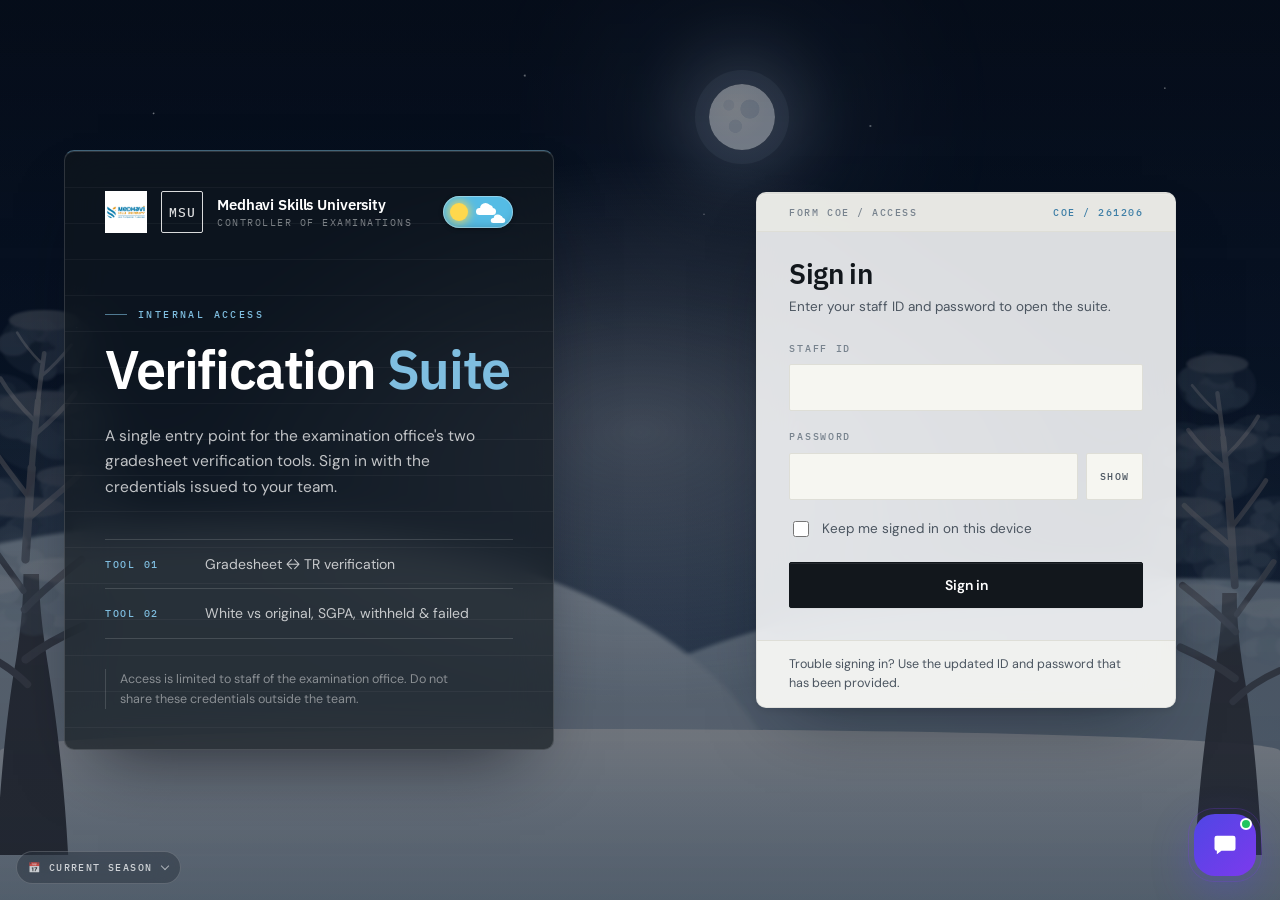
==== index.html @ ea861d32 "Add files via upload" ====
<!DOCTYPE html>
<html lang="en">
<head>
<meta charset="utf-8">
<meta name="viewport" content="width=device-width, initial-scale=1">
<title>Verification Suite — Controller of Examinations</title>
<meta name="description" content="Entry point for the examination verification tools used by the Controller of Examinations office.">
<meta name="robots" content="noindex, nofollow">
<meta name="color-scheme" content="light dark">

<!-- Theme is applied before first paint so the page never flashes the wrong mode. -->
<script>
(function () {
  try {
    var stored = localStorage.getItem("vsuite.theme");
    /* Light is the default. The system preference is no longer used, so a
       first visit always opens in light mode; dark is only applied when the
       user has chosen it before with the toggle. */
    var theme = (stored === "dark" || stored === "light") ? stored : "light";
    document.documentElement.setAttribute("data-theme", theme);
  } catch (e) {
    document.documentElement.setAttribute("data-theme", "light");
  }
})();
</script>

<link rel="preconnect" href="https://fonts.googleapis.com">
<link rel="preconnect" href="https://fonts.gstatic.com" crossorigin>
<link href="https://fonts.googleapis.com/css2?family=DM+Sans:wght@400;500;600;700&family=IBM+Plex+Mono:wght@400;500;600&family=IBM+Plex+Sans:wght@400;500;600;700&display=swap" rel="stylesheet">
<link rel="stylesheet" href="style.css">
<!-- seasonal background layer (add-on, loads after style.css so it can tint the accent) -->
<link rel="stylesheet" href="season.css">
</head>
<script src="mirage-chat-widget.js" defer></script>
<body class="is-booting">

<!-- ============================================================
     BOOT GATE — shown while the session check runs.
     Neither the login screen nor the portal is rendered until
     script.js decides which one to show.
     ============================================================ -->
<div class="boot" id="boot" role="status" aria-live="polite">
  <span class="boot__mark" aria-hidden="true"></span>
  <p class="boot__text">Checking session</p>
</div>


<!-- ============================================================
     SIGN-IN
     ============================================================ -->
<main class="auth" id="login" hidden>

  <section class="auth__brand">
    <div class="auth__brandInner">

      <div class="auth__top">
        <div class="brandmark">
          <img src="assets/logo.png" alt="" class="brandmark__img" data-logo>
          <span class="brandmark__fallback" data-logo-fallback hidden aria-hidden="true">MSU</span>
          <span class="brandmark__text">
            <strong data-org-name>Medhavi Skills University</strong>
            <span data-org-unit>Controller of Examinations</span>
          </span>
        </div>

        <button type="button" class="theme-toggle theme-toggle--onSlab" data-theme-toggle
                role="switch" aria-checked="false" aria-label="Dark theme" title="Switch to dark theme">
          <span class="sky" aria-hidden="true">
            <span class="sky__stars"><i></i><i></i><i></i><i></i><i></i></span>
            <span class="sky__sun"></span>
            <span class="sky__moon"></span>
            <span class="sky__cloud sky__cloud--1"></span>
            <span class="sky__cloud sky__cloud--2"></span>
          </span>
        </button>
      </div>

      <p class="auth__label">Internal access</p>

      <h1 class="auth__title">Verification <em>Suite</em></h1>

      <p class="auth__lede">
        A single entry point for the examination office's two gradesheet
        verification tools. Sign in with the credentials issued to your team.
      </p>

      <dl class="auth__facts">
        <div>
          <dt>Tool 01</dt>
          <dd>Gradesheet ↔ TR verification</dd>
        </div>
        <div>
          <dt>Tool 02</dt>
          <dd>White vs original, SGPA, withheld &amp; failed</dd>
        </div>
      </dl>

      <p class="auth__note">
        Access is limited to staff of the examination office. Do not share
        these credentials outside the team.
      </p>
    </div>
  </section>

  <section class="auth__panel">
    <div class="slip" id="slip">
      <header class="slip__head">
        <span class="slip__form">Form COE&nbsp;/ Access</span>
        <span class="slip__serial" data-serial>—</span>
      </header>

      <h2 class="slip__title">Sign in</h2>
      <p class="slip__sub">Enter your staff ID and password to open the suite.</p>

      <form class="form" id="loginForm" novalidate>
        <div class="field">
          <label for="userId">Staff ID</label>
          <input type="text" id="userId" name="userId"
                 autocomplete="username" autocapitalize="none"
                 spellcheck="false" required
                 aria-describedby="formError">
        </div>

        <div class="field">
          <label for="password">Password</label>
          <div class="field__row">
            <input type="password" id="password" name="password"
                   autocomplete="current-password" required
                   aria-describedby="formError">
            <button type="button" class="reveal-btn" id="togglePassword"
                    aria-pressed="false" aria-label="Show password">Show</button>
          </div>
        </div>

        <label class="check">
          <input type="checkbox" id="keepSignedIn">
          <span>Keep me signed in on this device</span>
        </label>

        <p class="form__error" id="formError" role="alert" hidden></p>

        <button type="submit" class="btn btn--primary btn--block" id="submitBtn">
          <span class="btn__label">Sign in</span>
        </button>
      </form>

      <p class="slip__foot">
        Trouble signing in? Use the updated ID and password that has been provided.
      </p>

      <!-- authentication confirmation state (id, class and .is-on hook unchanged) -->
      <div class="stamp" id="stamp" aria-hidden="true">
        <div class="stamp__ink">
          <span class="stamp__sigil" aria-hidden="true">
            <svg viewBox="0 0 46 46" fill="none" xmlns="http://www.w3.org/2000/svg">
              <circle cx="23" cy="23" r="21" stroke="currentColor" stroke-width="1" opacity=".18"/>
              <circle class="stamp__ring" cx="23" cy="23" r="21" stroke="currentColor" stroke-width="1.25"
                      stroke-linecap="round" transform="rotate(-90 23 23)"/>
              <path class="stamp__tick" d="M15 23.4 L20.6 29 L31 18.6" stroke="currentColor"
                    stroke-width="1.6" stroke-linecap="square" stroke-linejoin="miter"/>
            </svg>
          </span>
          <span class="stamp__word">Authenticated</span>
          <span class="stamp__line">Verification complete</span>
          <span class="stamp__meta" data-stamp-time></span>
        </div>
      </div>
    </div>
  </section>
</main>


<!-- ============================================================
     PORTAL (protected)
     ============================================================ -->
<div class="app" id="app" hidden>

  <header class="site-header" id="siteHeader">
    <div class="wrap site-header__inner">
      <a class="brandmark brandmark--sm" href="#overview">
        <img src="assets/logo.png" alt="" class="brandmark__img" data-logo>
        <span class="brandmark__fallback" data-logo-fallback hidden aria-hidden="true">MSU</span>
        <span class="brandmark__text">
          <strong>Verification Suite</strong>
          <span data-org-unit>Controller of Examinations</span>
        </span>
      </a>

      <nav class="nav" id="primaryNav" aria-label="Sections">
        <a href="#overview" class="nav__link" data-nav>Overview</a>
        <a href="#tools" class="nav__link" data-nav>Tools</a>
        <a href="#workflow" class="nav__link" data-nav>How it works</a>
        <a href="#about" class="nav__link" data-nav>About</a>
      </nav>

      <button type="button" class="theme-toggle" data-theme-toggle
              role="switch" aria-checked="false" aria-label="Dark theme" title="Switch to dark theme">
        <span class="sky" aria-hidden="true">
          <span class="sky__stars"><i></i><i></i><i></i><i></i><i></i></span>
          <span class="sky__sun"></span>
          <span class="sky__moon"></span>
          <span class="sky__cloud sky__cloud--1"></span>
          <span class="sky__cloud sky__cloud--2"></span>
        </span>
      </button>

      <div class="site-header__user">
        <span class="userchip" title="Signed in">
          <span class="userchip__dot" aria-hidden="true"></span>
          <span data-current-user>—</span>
        </span>
        <button type="button" class="btn btn--ghost btn--sm" id="logoutBtn">Sign out</button>
      </div>

      <button type="button" class="menu-btn" id="menuBtn"
              aria-expanded="false" aria-controls="mobileNav" aria-label="Open menu">
        <span aria-hidden="true"></span>
      </button>
    </div>

    <div class="mobile-nav" id="mobileNav" hidden>
      <a href="#overview" class="mobile-nav__link" data-nav>Overview</a>
      <a href="#tools" class="mobile-nav__link" data-nav>Tools</a>
      <a href="#workflow" class="mobile-nav__link" data-nav>How it works</a>
      <a href="#about" class="mobile-nav__link" data-nav>About</a>
      <div class="mobile-nav__foot">
        <span class="userchip"><span class="userchip__dot" aria-hidden="true"></span><span data-current-user>—</span></span>
        <button type="button" class="btn btn--ghost btn--sm" data-logout>Sign out</button>
      </div>
    </div>
  </header>

  <main>

    <!-- HERO -->
    <section class="hero" id="overview">
      <div class="wrap hero__grid">
        <div class="hero__copy reveal">
          <p class="eyebrow"><span>01</span> Overview</p>
          <h1 class="hero__title">
            <span class="hero__titleLine">Two verification tools for</span>
            <em>examination records.</em>
          </h1>
          <p class="hero__lede">
            The suite brings together the checks the examination office runs on
            gradesheets: comparing issued PDFs against the tabulated result,
            comparing white-background copies against sealed originals, and
            re-deriving the numbers printed on each sheet. Each tool runs on its
            own and produces an Excel report you can download.
          </p>
          <div class="hero__actions">
            <a href="#tools" class="btn btn--primary">Go to the tools <span aria-hidden="true">→</span></a>
            <a href="#workflow" class="btn btn--quiet">How it works</a>
          </div>

          <dl class="hero__meta">
            <div>
              <dt>Tools</dt>
              <dd>02</dd>
            </div>
            <div>
              <dt>Output</dt>
              <dd>Excel report</dd>
            </div>
            <div>
              <dt>Runs</dt>
              <dd>In your browser</dd>
            </div>
          </dl>
        </div>

        <!-- signature: a specimen comparison record -->
        <aside class="specimen reveal" aria-label="Illustration of a field-by-field comparison">
          <div class="specimen__head">
            <span>Specimen — field comparison</span>
            <span class="specimen__key" aria-hidden="true">TR · PDF</span>
          </div>

          <div class="specimen__cols" aria-hidden="true">
            <span>Field</span>
            <span>Tabulated result</span>
            <span>Gradesheet</span>
            <span></span>
          </div>

          <ul class="specimen__rows">
            <li class="ok"><span class="specimen__field">Registration No.</span><span class="specimen__val">23BSC0148</span><span class="specimen__val specimen__val--b">23BSC0148</span><span class="specimen__mark" aria-hidden="true">✓</span></li>
            <li class="ok"><span class="specimen__field">Credit structure</span><span class="specimen__val">3-0-0</span><span class="specimen__val specimen__val--b">3-0-0</span><span class="specimen__mark" aria-hidden="true">✓</span></li>
            <li class="bad"><span class="specimen__field">SGPA</span><span class="specimen__val">7.6</span><span class="specimen__val specimen__val--b">7.60</span><span class="specimen__mark" aria-hidden="true">✕</span></li>
            <li class="ok"><span class="specimen__field">Total credit points</span><span class="specimen__val">218</span><span class="specimen__val specimen__val--b">218</span><span class="specimen__mark" aria-hidden="true">✓</span></li>
            <li class="bad"><span class="specimen__field">Mother's name</span><span class="specimen__val">Sunita Devi</span><span class="specimen__val specimen__val--b">blank</span><span class="specimen__mark" aria-hidden="true">✕</span></li>
            <li class="ok"><span class="specimen__field">Course code</span><span class="specimen__val">MTL100 [T]</span><span class="specimen__val specimen__val--b">MTL100 [T]</span><span class="specimen__mark" aria-hidden="true">✓</span></li>
          </ul>

          <div class="specimen__tally" aria-hidden="true">
            <span class="specimen__tallyOk">04 matched</span>
            <span class="specimen__tallyBad">02 flagged</span>
          </div>

          <p class="specimen__foot">
            Every difference is written to the report with the field, both values
            and the kind of difference found.
          </p>
        </aside>
      </div>
    </section>

    <!-- TOOLS -->
    <section class="section section--tools" id="tools">
      <div class="wrap">
        <header class="section__head reveal">
          <p class="eyebrow"><span>02</span> Tools</p>
          <h2 class="section__title">Choose a <em>verification tool</em></h2>
          <p class="section__lede">
            The two tools are separate applications. Opening one does not affect
            the other, and you can come back here to switch at any time.
          </p>
        </header>

        <div class="tools">

          <!-- TOOL 01 -->
          <article class="tool tool--primary reveal">
            <div class="tool__index" aria-hidden="true">01</div>
            <div class="tool__body">
              <p class="tool__kicker">Gradesheet ↔ tabulated result</p>
              <h3 class="tool__name">Marksheet vs TR Verification</h3>
              <p class="tool__desc">
                Loads the TR spreadsheet and a batch of gradesheet PDFs, pairs
                them on registration number, and reports every field that does
                not agree — identity block, subject table, credit structure,
                marks and totals — in one Excel workbook.
              </p>

              <ul class="tool__badges" aria-hidden="true">
                <li>TR → PDF</li>
                <li>Match</li>
                <li>Course codes</li>
                <li>Marks</li>
                <li>Credits</li>
                <li>Excel report</li>
              </ul>

              <ul class="tool__list">
                <li>Reads the TR from a chosen worksheet; TR layout is auto-detected, with a manual override for the three known formats.</li>
                <li>Handles the transcript identity formats in use, including sheets without an ABC ID row, which are reported as N/A rather than blank.</li>
                <li>Checks subject rows by course code, falling back to course name, and flags duplicate or mispaired courses.</li>
                <li>Re-derives maximum marks, total credits, total credit points and the credit structure, then compares them with what the sheet prints.</li>
                <li>Runs several hundred PDFs in one pass, keeps going in a background tab, and lists any file with no readable text layer.</li>
              </ul>

              <a class="btn btn--primary tool__cta" data-tool="allInOne" href="#" rel="noopener">
                Open Marksheet vs TR Verification <span aria-hidden="true">→</span>
              </a>
            </div>
          </article>

          <!-- TOOL 02 -->
          <article class="tool tool--secondary reveal">
            <div class="tool__index" aria-hidden="true">02</div>
            <div class="tool__body">
              <p class="tool__kicker">Four checks in one toolkit</p>
              <h3 class="tool__name">White vs Original Verification</h3>
              <p class="tool__desc">
                A toolkit built around the white-background versus sealed-original
                comparison, with three related checks that use the same PDFs and
                TR. Each check produces its own numbered Excel report.
              </p>

              <ul class="tool__badges" aria-hidden="true">
                <li>White ↔ original</li>
                <li>SGPA</li>
                <li>Percentage</li>
                <li>Withheld</li>
                <li>Failed</li>
              </ul>

              <ul class="tool__modules">
                <li>
                  <span class="tool__moduleName">White vs original</span>
                  <span class="tool__moduleText">Pairs the two sets on registration number, then compares every identity field, course row, total, summary value and the publication date.</span>
                </li>
                <li>
                  <span class="tool__moduleName">SGPA &amp; percentage</span>
                  <span class="tool__moduleText">Recomputes percentage and SGPA from each sheet's own rows, along with row credit points, column totals and maximum marks.</span>
                </li>
                <li>
                  <span class="tool__moduleName">Withheld students</span>
                  <span class="tool__moduleText">Reads the TR and lists students whose grace cell carries a W, exporting every grace cell with its Excel row number.</span>
                </li>
                <li>
                  <span class="tool__moduleName">Failed candidates</span>
                  <span class="tool__moduleText">Pulls failed candidates from the PDFs, the TR, or both, and cross-checks the two lists to show who was found by only one source.</span>
                </li>
              </ul>

              <a class="btn btn--primary tool__cta" data-tool="whiteVsOriginal" href="#" rel="noopener">
                Open White vs Original <span aria-hidden="true">→</span>
              </a>
            </div>
          </article>

        </div>
      </div>
    </section>

    <!-- WORKFLOW -->
    <section class="section section--workflow" id="workflow">
      <div class="wrap">
        <header class="section__head reveal">
          <p class="eyebrow"><span>03</span> How it works</p>
          <h2 class="section__title">From sign-in to <em>report</em></h2>
        </header>

        <ol class="steps">
          <li class="step reveal">
            <span class="step__num">01</span>
            <h3 class="step__title">Sign in</h3>
            <p>Use the ID issued to the examination office team. Your session stays open in this browser until you sign out or it expires.</p>
          </li>
          <li class="step reveal">
            <span class="step__num">02</span>
            <h3 class="step__title">Pick the tool</h3>
            <p>Marksheet vs TR for gradesheets against the tabulated result; White vs Original for copy-to-copy comparison and the SGPA, withheld and failed checks.</p>
          </li>
          <li class="step reveal">
            <span class="step__num">03</span>
            <h3 class="step__title">Load the files and run</h3>
            <p>Add the TR workbook and the PDFs inside the tool, choose the format options if auto-detection needs a correction, then run the check.</p>
          </li>
          <li class="step reveal">
            <span class="step__num">04</span>
            <h3 class="step__title">Download and come back</h3>
            <p>Save the Excel report, then return to this page whenever you need the other tool. The two applications keep their own state.</p>
          </li>
        </ol>
      </div>
    </section>

    <!-- ABOUT / NOTICE -->
    <section class="section section--about" id="about">
      <div class="wrap about">
        <div class="about__col reveal">
          <p class="eyebrow"><span>04</span> About</p>
          <h2 class="section__title">One door, <em>two independent tools</em></h2>
          <p>
            This portal holds no verification logic of its own. It signs you in,
            explains what each tool does, and links to the two applications,
            which are maintained as separate projects and can be updated
            independently of this page.
          </p>
          <p>
            Both tools are built to run in the browser: files are read by the
            page you open them in, and the reports are generated on your machine.
            This portal itself never receives a file. If you need this behaviour
            confirmed for a compliance record, verify it against the source of
            each application rather than relying on this summary.
          </p>
        </div>

        <aside class="notice reveal">
          <h3 class="notice__title">Handling of documents</h3>
          <ul class="notice__list">
            <li>Sign-in here controls access to the portal page only. It does not encrypt or protect the documents you work with.</li>
            <li>Downloaded reports are ordinary Excel files. Store them where your office normally keeps examination records.</li>
            <li>Sign out when you are finished on a shared computer, and avoid leaving reports in a shared downloads folder.</li>
            <li>Report anything that looks wrong in a result to the examination office before acting on it.</li>
          </ul>
        </aside>
      </div>
    </section>

  </main>

  <footer class="site-footer">
    <div class="wrap site-footer__inner">
      <div class="brandmark brandmark--sm">
        <img src="assets/logo.png" alt="" class="brandmark__img" data-logo>
        <span class="brandmark__fallback" data-logo-fallback hidden aria-hidden="true">MSU</span>
        <span class="brandmark__text">
          <strong data-org-name>Medhavi Skills University</strong>
          <span data-org-unit>Controller of Examinations</span>
        </span>
      </div>
      <p class="site-footer__meta">
        Internal verification suite · <span data-year>2026</span><br>
        For use by authorised examination office staff.
      </p>
    </div>
  </footer>
</div>

<!-- ============================================================
     SIGN-IN LOADING SCREEN
     Shown only between a successful sign-in and the portal.
     Purely presentational: it holds no authentication logic.
     ============================================================ -->
<div class="signin-load" id="signinLoad" hidden role="status" aria-live="polite">
  <div class="signin-load__stage">

    <div class="signin-load__brand">
      <img src="assets/logo.png" alt="" class="signin-load__logo" data-logo>
      <span class="brandmark__fallback" data-logo-fallback hidden aria-hidden="true">MSU</span>
      <span class="signin-load__brandText">
        <strong>Verification Suite</strong>
        <span data-org-unit>Controller of Examinations</span>
      </span>
    </div>

    <div class="signin-load__scene">

      <!-- the confirmation that appears in the space the truck leaves behind -->
      <div class="signin-load__seal" id="signinSeal" aria-hidden="true">
        <span class="signin-load__sealSigil">
          <svg viewBox="0 0 46 46" fill="none" xmlns="http://www.w3.org/2000/svg">
            <circle cx="23" cy="23" r="21" stroke="currentColor" stroke-width="1" opacity=".18"/>
            <circle class="signin-load__ring" cx="23" cy="23" r="21" stroke="currentColor" stroke-width="1.25"
                    stroke-linecap="round" transform="rotate(-90 23 23)"/>
            <path class="signin-load__tick" d="M15 23.4 L20.6 29 L31 18.6" stroke="currentColor"
                  stroke-width="1.6" stroke-linecap="square" stroke-linejoin="miter"/>
          </svg>
        </span>
        <span class="signin-load__sealWord">Authenticated</span>
      </div>

      <div class="signin-load__track" id="signinTrack">
        <div class="signin-load__truck" id="signinTruck">
          <span class="signin-load__exhaust" aria-hidden="true"></span>

          <svg viewBox="0 0 120 64" width="90" height="48" fill="none" xmlns="http://www.w3.org/2000/svg">
            <ellipse cx="60" cy="54" rx="52" ry="4" fill="#000" opacity=".18"/>
            <rect x="10" y="38" width="92" height="6" rx="2" fill="#0B1A2B"/>
            <rect x="10" y="10" width="56" height="30" rx="3" fill="#F2A354"/>
            <rect x="10" y="10" width="56" height="30" rx="3" stroke="#B9611C"/>
            <line x1="24" y1="10" x2="24" y2="40" stroke="#B9611C" opacity=".55"/>
            <line x1="38" y1="10" x2="38" y2="40" stroke="#B9611C" opacity=".55"/>
            <line x1="52" y1="10" x2="52" y2="40" stroke="#B9611C" opacity=".55"/>
            <rect x="10" y="10" width="56" height="4" rx="2" fill="#F7B37A"/>
            <path d="M66 40V19c0-1.7 1.3-3 3-3h19c1.5 0 2.9.8 3.6 2.1l8.8 15.3c.4.7.6 1.5.6 2.3V40H66Z" fill="#EAF0F6" stroke="#B9C6D3"/>
            <path d="M71 20h16.5c.6 0 1.2.3 1.5.9l4.8 8.6c.5.9-.2 2-1.2 2H71V20Z" fill="#6FA0C7" stroke="#4E7EA3" stroke-width=".75"/>
            <line x1="80" y1="20" x2="80" y2="40" stroke="#B9C6D3"/>
            <rect x="83" y="34" width="4" height="1.6" rx=".8" fill="#9FB2C6"/>
            <rect x="98.5" y="33" width="3.5" height="4" rx="1" fill="#FBD98C"/>
            <rect x="9" y="40" width="94" height="3" rx="1.4" fill="#0B1A2B" opacity=".35"/>
            <path d="M22 44a10 10 0 0 1 20 0Z" fill="#0B1A2B"/>
            <path d="M74 44a10 10 0 0 1 20 0Z" fill="#0B1A2B"/>

            <!-- REAR WHEEL — tire fixed at 32,46 r=9; only the hub group rotates -->
            <g id="signinWheelBack" class="signin-load__wheel">
              <circle cx="32" cy="46" r="9" fill="#16324D"/>
              <circle cx="32" cy="46" r="9" stroke="#0B1A2B" stroke-width="1.5"/>
              <g id="signinWheelBackSpin" class="signin-load__wheelSpin">
                <line x1="32" y1="39.5" x2="32" y2="43" stroke="#DCE4EC" stroke-width="1.5" stroke-linecap="round"/>
                <line x1="38.5" y1="46" x2="35" y2="46" stroke="#DCE4EC" stroke-width="1.5" stroke-linecap="round"/>
                <line x1="32" y1="52.5" x2="32" y2="49" stroke="#DCE4EC" stroke-width="1.5" stroke-linecap="round"/>
                <line x1="25.5" y1="46" x2="29" y2="46" stroke="#DCE4EC" stroke-width="1.5" stroke-linecap="round"/>
                <circle cx="32" cy="46" r="3.2" fill="#DCE4EC"/>
                <circle cx="32" cy="46" r="1.2" fill="#16324D"/>
              </g>
            </g>

            <!-- FRONT WHEEL — tire fixed at 84,46 r=9; only the hub group rotates -->
            <g id="signinWheelFront" class="signin-load__wheel">
              <circle cx="84" cy="46" r="9" fill="#16324D"/>
              <circle cx="84" cy="46" r="9" stroke="#0B1A2B" stroke-width="1.5"/>
              <g id="signinWheelFrontSpin" class="signin-load__wheelSpin">
                <line x1="84" y1="39.5" x2="84" y2="43" stroke="#DCE4EC" stroke-width="1.5" stroke-linecap="round"/>
                <line x1="90.5" y1="46" x2="87" y2="46" stroke="#DCE4EC" stroke-width="1.5" stroke-linecap="round"/>
                <line x1="84" y1="52.5" x2="84" y2="49" stroke="#DCE4EC" stroke-width="1.5" stroke-linecap="round"/>
                <line x1="77.5" y1="46" x2="81" y2="46" stroke="#DCE4EC" stroke-width="1.5" stroke-linecap="round"/>
                <circle cx="84" cy="46" r="3.2" fill="#DCE4EC"/>
                <circle cx="84" cy="46" r="1.2" fill="#16324D"/>
              </g>
            </g>
          </svg>
        </div>
      </div>

      <div class="signin-load__road">
        <span class="signin-load__roadFill" id="signinRoadFill"></span>
      </div>
    </div>

    <p class="signin-load__text" id="signinText">Opening the verification suite</p>
    <p class="signin-load__sub" id="signinSub">Preparing your session</p>
    <p class="signin-load__pct" id="signinPct">0%</p>

  </div>
</div>

<script src="script.js"></script>
<!-- seasonal background layer (add-on, never touches authentication) -->
<script src="season.js"></script>
</body>
</html>
---- style.css ----
/* ============================================================
   VERIFICATION SUITE — stylesheet
   Controller of Examinations · internal records system

   1.  Theme tokens (light + dark)
   2.  Base + utilities
   3.  Brandmark
   4.  Theme toggle
   5.  Buttons + form controls
   6.  Boot gate
   7.  Sign-in screen (slip + authentication confirmation)
   8.  Portal header + navigation
   9.  Hero + specimen record
   10. Sections + tool modules
   11. Workflow steps
   12. About + notice
   13. Footer
   14. Motion, reveals + responsive
   ============================================================ */

/* ---------- 1. Theme tokens ---------- */
:root{
  color-scheme: light;

  /* surfaces */
  --paper:      #F1F1EC;   /* page */
  --surface:    #FFFFFF;   /* card */
  --surface-2:  #F6F6F1;   /* quiet fill / banded rows */
  --surface-3:  #EDEDE6;   /* form bands */

  /* text */
  --ink:        #12171C;
  --ink-soft:   #4B5560;
  --ink-faint:  #78838E;

  /* lines */
  --rule:        #DEDED7;
  --rule-soft:   #E9E9E2;
  --rule-strong: #C3C3B8;

  /* accents */
  --seal:       #0E7C87;   /* institutional accent: turquoise */
  --seal-deep:  #0A5B64;
  --seal-tint:  rgba(14,124,135,.09);
  --verify:     #2E6B4F;   /* matched */
  --flag:       #AE3E2D;   /* mismatched */
  --flag-tint:  rgba(174,62,45,.07);
  --flag-ink:   #7D2C1F;

  /* dark slab: sign-in panel, primary tool module */
  --slab:         #12171C;
  --slab-2:       rgba(255,255,255,.035);
  --on-slab:      #FFFFFF;
  --on-slab-soft: rgba(255,255,255,.74);
  --on-slab-faint:rgba(255,255,255,.46);
  --slab-rule:    rgba(255,255,255,.14);
  --slab-accent:  #5CC9D4;   /* teal, tuned for the dark slab */

  /* primary button */
  --primary-bg:       var(--slab);
  --primary-bg-hover: #000000;
  --primary-fg:       #FFFFFF;

  /* chrome */
  --header-bg: rgba(241,241,236,.88);
  --overlay:   rgba(255,255,255,.94);
  --grid-line: rgba(18,23,28,.04);

  --shadow-sm:   0 1px 1px rgba(18,23,28,.04);
  --shadow:      0 1px 2px rgba(18,23,28,.05), 0 12px 28px -22px rgba(18,23,28,.30);
  --shadow-lift: 0 1px 3px rgba(18,23,28,.06), 0 22px 44px -28px rgba(18,23,28,.34);

  /* type */
  --font-display: "IBM Plex Sans", system-ui, -apple-system, "Segoe UI", Arial, sans-serif;
  --font-body:    "DM Sans", system-ui, -apple-system, "Segoe UI", Arial, sans-serif;
  --font-mono:    "IBM Plex Mono", ui-monospace, "SFMono-Regular", Menlo, Consolas, monospace;

  /* metrics */
  --wrap: 1200px;
  --gutter: clamp(20px, 5vw, 56px);
  --radius: 2px;
  --radius-lg: 3px;
  --rail: 74px;
  --ease: cubic-bezier(.22,.61,.36,1);
  --ease-draw: cubic-bezier(.4,0,.2,1);
}

[data-theme="dark"]{
  color-scheme: dark;

  --paper:      #0A0E12;
  --surface:    #11161C;
  --surface-2:  #161D25;
  --surface-3:  #1A222B;

  --ink:        #F2F4F6;
  --ink-soft:   #9AA5B0;
  --ink-faint:  #76818C;

  --rule:        rgba(255,255,255,.10);
  --rule-soft:   rgba(255,255,255,.055);
  --rule-strong: rgba(255,255,255,.20);

  --seal:       #45C6D2;
  --seal-deep:  #7BDCE5;
  --seal-tint:  rgba(69,198,210,.14);
  --verify:     #5FBF92;
  --flag:       #E0796A;
  --flag-tint:  rgba(224,121,106,.10);
  --flag-ink:   #F0A99D;

  --slab:         #1A222C;
  --slab-2:       rgba(255,255,255,.04);
  --on-slab:      #F2F4F6;
  --on-slab-soft: rgba(242,244,246,.72);
  --on-slab-faint:rgba(242,244,246,.46);
  --slab-rule:    rgba(255,255,255,.12);
  --slab-accent:  #5FD3DE;

  --primary-bg:       #F2F4F6;
  --primary-bg-hover: #FFFFFF;
  --primary-fg:       #0A0E12;

  --header-bg: rgba(10,14,18,.86);
  --overlay:   rgba(10,14,18,.94);
  --grid-line: rgba(255,255,255,.035);

  --shadow-sm:   0 1px 2px rgba(0,0,0,.44);
  --shadow:      0 1px 2px rgba(0,0,0,.44), 0 16px 36px -26px rgba(0,0,0,.85);
  --shadow-lift: 0 2px 6px rgba(0,0,0,.48), 0 26px 54px -30px rgba(0,0,0,.9);
}

/* short cross-fade only while the theme is being switched */
html.theme-switching,
html.theme-switching *,
html.theme-switching *::before,
html.theme-switching *::after{
  transition: background-color .26s var(--ease),
              border-color .26s var(--ease),
              color .26s var(--ease),
              fill .26s var(--ease),
              stroke .26s var(--ease),
              box-shadow .26s var(--ease) !important;
}

/* ---------- 2. Base ---------- */
*,*::before,*::after{ box-sizing:border-box; }

html{ -webkit-text-size-adjust:100%; scroll-behavior:smooth; }

/* keep sticky-header height clear of anchored sections */
section[id]{ scroll-margin-top:88px; }

body{
  margin:0;
  background:var(--paper);
  color:var(--ink);
  font-family:var(--font-body);
  font-size:16px;
  line-height:1.6;
  overflow-x:hidden;
  -webkit-font-smoothing:antialiased;
  text-rendering:optimizeLegibility;
}

body.is-booting{ overflow:hidden; }

img{ max-width:100%; height:auto; }

h1,h2,h3{
  font-family:var(--font-display);
  font-weight:600;
  line-height:1.14;
  letter-spacing:-.017em;
  margin:0;
}
p{ margin:0; }
ul,ol{ margin:0; padding:0; list-style:none; }

a{ color:inherit; }

:focus-visible{
  outline:2px solid var(--seal);
  outline-offset:3px;
  border-radius:1px;
}

.wrap{
  width:100%;
  max-width:var(--wrap);
  margin-inline:auto;
  padding-inline:var(--gutter);
}

/* ruled section label: 01 — Overview ————— */
.eyebrow{
  display:flex;
  align-items:center;
  gap:10px;
  margin-bottom:20px;
  font-family:var(--font-mono);
  font-size:10.5px;
  font-weight:500;
  letter-spacing:.2em;
  text-transform:uppercase;
  color:var(--ink-faint);
}
.eyebrow span{
  display:inline-flex;
  align-items:center;
  gap:10px;
  color:var(--seal);
}
.eyebrow span::after{
  content:"";
  display:block;
  width:16px;
  height:1px;
  background:var(--rule-strong);
}
.eyebrow::after{
  content:"";
  flex:1;
  height:1px;
  background:var(--rule);
}

/* ---------- 3. Brandmark ---------- */
.brandmark{
  display:flex;
  align-items:center;
  gap:14px;
  text-decoration:none;
}
.brandmark__img{
  width:auto;
  height:42px;
  max-width:150px;
  object-fit:contain;
  display:block;
}
.brandmark__fallback{
  display:grid;
  place-items:center;
  width:42px; height:42px;
  border:1px solid currentColor;
  border-radius:var(--radius);
  font-family:var(--font-mono);
  font-size:12.5px;
  font-weight:500;
  letter-spacing:.08em;
  opacity:.85;
}
.brandmark__text{ display:flex; flex-direction:column; gap:3px; line-height:1.2; }
.brandmark__text strong{
  font-family:var(--font-display);
  font-size:15px;
  font-weight:600;
  letter-spacing:-.008em;
}
.brandmark__text span{
  font-family:var(--font-mono);
  font-size:9.5px;
  font-weight:400;
  letter-spacing:.16em;
  text-transform:uppercase;
  color:var(--ink-faint);
}
.brandmark--sm .brandmark__img{ height:34px; }
.brandmark--sm .brandmark__fallback{ width:34px; height:34px; font-size:11px; }

/* ---------- 4. Theme toggle (animated sky) ---------- */
/*
   The control is a small sky scene. Day and night are driven entirely by
   [data-theme] on <html>, so the JavaScript that flips the theme did not
   change: it still just sets that attribute.

   The transitions below are marked !important because html.theme-switching
   applies a short blanket transition with !important while the theme flips,
   which would otherwise cancel the sun, moon, cloud and star movement.
*/
.theme-toggle{
  flex:none;
  display:inline-flex;
  align-items:center;
  padding:0;
  border:0;
  background:none;
  cursor:pointer;
  border-radius:99px;
  -webkit-tap-highlight-color:transparent;
}
.theme-toggle:focus-visible{
  outline:2px solid var(--seal);
  outline-offset:3px;
}

.sky{
  position:relative;
  display:block;
  width:70px;
  height:32px;
  border-radius:99px;
  overflow:hidden;
  background:#55bce5;
  box-shadow:
    inset 0 0 0 1px rgba(255,255,255,.28),
    inset 0 -6px 12px -8px rgba(0,0,0,.35),
    0 1px 3px rgba(0,0,0,.18);
  transition:background-color 1.4s var(--ease), box-shadow .3s var(--ease) !important;
}
[data-theme="dark"] .sky{ background:#08275c; }
.theme-toggle:hover .sky{
  box-shadow:
    inset 0 0 0 1px rgba(255,255,255,.45),
    inset 0 -6px 12px -8px rgba(0,0,0,.35),
    0 1px 3px rgba(0,0,0,.18);
}

/* sun: sits left in day, slides out and shrinks away at night */
.sky__sun{
  position:absolute;
  top:7px;
  left:7px;
  width:18px;
  height:18px;
  border-radius:50%;
  background:#ffd84d;
  box-shadow:0 0 9px 2px rgba(255,216,77,.75);
  opacity:1;
  transform:scale(1);
  transition:left 1.4s var(--ease), opacity 1s var(--ease), transform 1.4s var(--ease) !important;
}
[data-theme="dark"] .sky__sun{
  left:-24px;
  opacity:0;
  transform:scale(.6);
}

/* moon: waits off the right edge in day, slides in at night */
.sky__moon{
  position:absolute;
  top:8px;
  right:-24px;
  width:16px;
  height:16px;
  border-radius:50%;
  background:#eef2f6;
  box-shadow:0 0 8px rgba(255,255,255,.55);
  opacity:0;
  transform:scale(.85);
  transition:right 1.4s var(--ease), opacity 1s var(--ease), transform 1.4s var(--ease) !important;
}
[data-theme="dark"] .sky__moon{
  right:9px;
  opacity:1;
  transform:scale(1);
}

/* clouds: drift off to the right as night falls */
.sky__cloud{
  position:absolute;
  width:20px;
  height:7px;
  border-radius:99px;
  background:#fff;
  opacity:1;
  transition:transform 1.4s var(--ease), opacity 1s var(--ease) !important;
}
.sky__cloud::before,
.sky__cloud::after{
  content:"";
  position:absolute;
  background:#fff;
  border-radius:50%;
}
.sky__cloud::before{ width:11px; height:11px; left:4px; top:-5px; }
.sky__cloud::after{  width:8px;  height:8px;  right:3px; top:-3px; }

.sky__cloud--1{ top:12px; left:33px; transform:translateX(0) scale(1); }
.sky__cloud--2{ top:21px; left:45px; transform:translateX(0) scale(.72); }
[data-theme="dark"] .sky__cloud--1{ opacity:0; transform:translateX(28px) scale(1); }
[data-theme="dark"] .sky__cloud--2{ opacity:0; transform:translateX(28px) scale(.72); }

/* stars: fade up once the sky has darkened */
.sky__stars{
  position:absolute;
  inset:0;
  opacity:0;
  transition:opacity 1.4s var(--ease) !important;
}
[data-theme="dark"] .sky__stars{ opacity:1; }
.sky__stars i{
  position:absolute;
  display:block;
  width:2px;
  height:2px;
  border-radius:50%;
  background:#fff;
  box-shadow:0 0 3px rgba(255,255,255,.9);
}
.sky__stars i:nth-child(1){ left:9px;  top:8px;  }
.sky__stars i:nth-child(2){ left:18px; top:20px; width:1.5px; height:1.5px; }
.sky__stars i:nth-child(3){ left:28px; top:6px;  }
.sky__stars i:nth-child(4){ left:36px; top:22px; }
.sky__stars i:nth-child(5){ left:40px; top:6px; width:1.5px; height:1.5px; }

/* the toggle sitting on the dark sign-in slab needs a touch more contrast */
.theme-toggle--onSlab .sky{
  box-shadow:
    inset 0 0 0 1px rgba(255,255,255,.34),
    inset 0 -6px 12px -8px rgba(0,0,0,.35),
    0 1px 4px rgba(0,0,0,.35);
}

@media (prefers-reduced-motion: reduce){
  .sky,
  .sky__sun,
  .sky__moon,
  .sky__cloud,
  .sky__stars{ transition:none !important; }
}

/* ---------- 5. Buttons + controls ---------- */
.btn{
  --btn-bg:transparent;
  --btn-fg:var(--ink);
  --btn-bd:var(--rule-strong);
  position:relative;
  display:inline-flex;
  align-items:center;
  justify-content:center;
  gap:10px;
  min-height:46px;
  padding:0 20px;
  border:1px solid var(--btn-bd);
  border-radius:var(--radius);
  background:var(--btn-bg);
  color:var(--btn-fg);
  font-family:var(--font-body);
  font-size:14px;
  font-weight:600;
  letter-spacing:.004em;
  text-decoration:none;
  cursor:pointer;
  transition:background-color .2s var(--ease), color .2s var(--ease),
             border-color .2s var(--ease), box-shadow .2s var(--ease);
}
.btn span[aria-hidden="true"]{
  display:inline-block;
  transition:transform .24s var(--ease);
}
.btn:hover span[aria-hidden="true"]{ transform:translateX(3px); }

.btn--primary{
  --btn-bg:var(--primary-bg);
  --btn-fg:var(--primary-fg);
  --btn-bd:var(--primary-bg);
  box-shadow:inset 0 1px 0 rgba(255,255,255,.08), var(--shadow-sm);
}
.btn--primary:hover{
  --btn-bg:var(--primary-bg-hover);
  --btn-bd:var(--primary-bg-hover);
}

.btn--quiet{ --btn-bg:transparent; --btn-fg:var(--ink); --btn-bd:var(--rule-strong); }
.btn--quiet:hover{ --btn-bd:var(--seal); --btn-fg:var(--seal); --btn-bg:var(--seal-tint); }

.btn--ghost{
  --btn-bd:var(--rule);
  --btn-bg:var(--surface);
}
.btn--ghost:hover{ --btn-bd:var(--rule-strong); }

.btn--sm{ min-height:34px; padding:0 13px; font-size:12.5px; }
.btn--block{ width:100%; }
.btn[disabled],
.btn[aria-disabled="true"]{ opacity:.48; pointer-events:none; }

.btn.is-busy{ cursor:progress; }
.btn.is-busy .btn__label{ opacity:.72; }
.btn.is-busy::after{
  content:"";
  position:absolute;
  right:18px;
  width:13px; height:13px;
  border:1.5px solid currentColor;
  border-top-color:transparent;
  border-radius:50%;
  opacity:.75;
  animation:spin 700ms linear infinite;
}

.field{ margin-bottom:18px; }
.field label{
  display:block;
  font-family:var(--font-mono);
  font-size:9.5px;
  font-weight:500;
  letter-spacing:.18em;
  text-transform:uppercase;
  color:var(--ink-faint);
  margin-bottom:8px;
}
.field input[type="text"],
.field input[type="password"]{
  width:100%;
  padding:12px 13px;
  border:1px solid var(--rule);
  border-radius:var(--radius);
  background:var(--surface-2);
  font-family:var(--font-body);
  font-size:16px;
  font-weight:500;
  letter-spacing:.006em;
  color:var(--ink);
  caret-color:var(--seal);
  transition:border-color .2s var(--ease), box-shadow .2s var(--ease),
             background-color .2s var(--ease);
}
.field input::placeholder{ color:var(--ink-faint); }
.field input:hover{ border-color:var(--rule-strong); }
.field input:focus{
  outline:none;
  background:var(--surface);
  border-color:var(--seal);
  box-shadow:0 0 0 3px var(--seal-tint);
}
.field__row{ display:flex; align-items:stretch; gap:8px; }
.field__row input{ flex:1; min-width:0; }

.reveal-btn{
  flex:none;
  display:grid;
  place-items:center;
  border:1px solid var(--rule);
  border-radius:var(--radius);
  background:var(--surface-2);
  padding:0 13px;
  font-family:var(--font-mono);
  font-size:10px;
  font-weight:500;
  letter-spacing:.14em;
  text-transform:uppercase;
  color:var(--ink-soft);
  cursor:pointer;
  transition:color .2s var(--ease), border-color .2s var(--ease),
             background-color .2s var(--ease);
}
.reveal-btn:hover{ color:var(--seal); border-color:var(--seal); background:var(--surface); }

.check{
  display:flex;
  align-items:center;
  gap:10px;
  font-size:13.5px;
  color:var(--ink-soft);
  margin:2px 0 22px;
  cursor:pointer;
}
.check input{ width:16px; height:16px; accent-color:var(--seal); }

.form__error{
  position:relative;
  border:1px solid var(--rule);
  border-left:2px solid var(--flag);
  border-radius:var(--radius);
  background:var(--flag-tint);
  padding:11px 14px;
  margin-bottom:18px;
  font-size:13px;
  line-height:1.5;
  color:var(--flag-ink);
}
.form__error strong{
  display:block;
  font-family:var(--font-display);
  font-weight:600;
  font-size:13.5px;
  letter-spacing:-.005em;
  margin-bottom:1px;
}
.form__error.is-info{
  border-color:var(--rule);
  border-left-color:var(--seal);
  background:var(--surface-2);
  color:var(--ink-soft);
}
.form__error.is-info strong{ color:var(--ink); }

/* ---------- 6. Boot gate ---------- */
.boot{
  position:fixed;
  inset:0;
  display:grid;
  place-content:center;
  justify-items:center;
  gap:18px;
  background:var(--paper);
  z-index:80;
}
.boot[hidden]{ display:none; }
.boot__mark{
  width:24px; height:24px;
  border:1px solid var(--rule-strong);
  border-top-color:var(--seal);
  border-radius:50%;
  animation:spin 900ms linear infinite;
}
.boot__text{
  font-family:var(--font-mono);
  font-size:10px;
  letter-spacing:.24em;
  text-transform:uppercase;
  color:var(--ink-faint);
}
@keyframes spin{ to{ transform:rotate(360deg); } }

/* ---------- 7. Sign-in ---------- */
.auth{
  min-height:100vh;
  min-height:100dvh;
  display:grid;
  grid-template-columns:1.02fr .98fr;
}
.auth[hidden]{ display:none; }

.auth__brand{
  background:var(--slab);
  color:var(--on-slab);
  padding:clamp(34px,5vw,72px);
  display:flex;
  align-items:center;
  position:relative;
  overflow:hidden;
}
/* ruled-ledger texture */
.auth__brand::after{
  content:"";
  position:absolute;
  inset:0;
  background-image:repeating-linear-gradient(
    to bottom, rgba(255,255,255,.035) 0 1px, transparent 1px 36px);
  pointer-events:none;
}
/* ledger margin rule */
.auth__brand::before{
  content:"";
  position:absolute;
  top:0; bottom:0;
  left:clamp(20px,3.2vw,46px);
  width:1px;
  background:rgba(255,255,255,.09);
  pointer-events:none;
}
.auth__brandInner{ position:relative; z-index:1; width:100%; max-width:490px; }
.auth__brand .brandmark__text span{ color:var(--on-slab-faint); }
.auth__brand .brandmark__fallback{ color:var(--on-slab); }

.auth__top{
  display:flex;
  align-items:center;
  justify-content:space-between;
  gap:20px;
}

.auth__label{
  display:flex;
  align-items:center;
  gap:11px;
  margin-top:clamp(40px,6vw,74px);
  font-family:var(--font-mono);
  font-size:10px;
  font-weight:500;
  letter-spacing:.24em;
  text-transform:uppercase;
  color:var(--slab-accent);
}
.auth__label::before{
  content:"";
  width:22px;
  height:1px;
  background:var(--slab-accent);
  opacity:.6;
}
.auth__title{
  font-size:clamp(36px,4.4vw,54px);
  font-weight:600;
  letter-spacing:-.026em;
  padding-bottom:.06em;
  margin:16px 0 20px;
}
.auth__title em{
  font-style:normal;
  font-weight:600;
  color:var(--slab-accent);
}
.auth__lede{
  font-size:15.5px;
  line-height:1.66;
  color:var(--on-slab-soft);
  max-width:44ch;
}
.auth__facts{
  margin:38px 0 0;
  border-top:1px solid var(--slab-rule);
}
.auth__facts > div{
  display:grid;
  grid-template-columns:82px 1fr;
  gap:18px;
  padding:13px 0;
  border-bottom:1px solid var(--slab-rule);
}
.auth__facts dt{
  font-family:var(--font-mono);
  font-size:9.5px;
  font-weight:500;
  letter-spacing:.18em;
  text-transform:uppercase;
  color:var(--slab-accent);
  padding-top:4px;
}
.auth__facts dd{ margin:0; font-size:14px; color:var(--on-slab-soft); }

.auth__note{
  margin-top:30px;
  padding-left:14px;
  border-left:1px solid var(--slab-rule);
  font-size:12.5px;
  line-height:1.62;
  color:var(--on-slab-faint);
  max-width:46ch;
}

.auth__panel{
  position:relative;
  display:grid;
  place-items:center;
  padding:clamp(28px,5vw,64px) var(--gutter);
  background:var(--paper);
}
.auth__panel::before{
  content:"";
  position:absolute;
  inset:0;
  background-image:
    linear-gradient(to right, var(--grid-line) 1px, transparent 1px),
    linear-gradient(to bottom, var(--grid-line) 1px, transparent 1px);
  background-size:44px 44px;
  pointer-events:none;
}

/* the sign-in slip — a form document, not a floating card */
.slip{
  --slip-pad: clamp(22px,3vw,32px);
  position:relative;
  z-index:1;
  overflow:hidden;
  width:100%;
  max-width:420px;
  background:var(--surface);
  border:1px solid var(--rule);
  border-top:2px solid var(--seal);
  border-radius:var(--radius-lg);
  padding:0 var(--slip-pad) 0;
  box-shadow:var(--shadow);
}
.slip.is-shaking{ animation:shake .42s var(--ease); }
@keyframes shake{
  0%,100%{ transform:translateX(0); }
  18%{ transform:translateX(-6px); }
  38%{ transform:translateX(5px); }
  60%{ transform:translateX(-3px); }
  82%{ transform:translateX(2px); }
}

/* full-bleed form band */
.slip__head{
  display:flex;
  justify-content:space-between;
  align-items:baseline;
  gap:12px;
  margin-inline:calc(var(--slip-pad) * -1);
  padding:11px var(--slip-pad);
  background:var(--surface-3);
  border-bottom:1px solid var(--rule);
  font-family:var(--font-mono);
  font-size:9.5px;
  font-weight:500;
  letter-spacing:.16em;
  text-transform:uppercase;
  color:var(--ink-faint);
}
.slip__serial{ color:var(--seal); }

.slip__title{
  font-size:28px;
  font-weight:600;
  letter-spacing:-.022em;
  margin:26px 0 6px;
}
.slip__sub{ font-size:13.5px; color:var(--ink-soft); margin-bottom:24px; }

.slip__foot{
  margin-inline:calc(var(--slip-pad) * -1);
  margin-top:var(--slip-pad);
  padding:14px var(--slip-pad);
  background:var(--surface-2);
  border-top:1px solid var(--rule);
  font-family:var(--font-body);
  font-size:12.5px;
  line-height:1.55;
  color:var(--ink-soft);
}

/* --- authentication confirmation state (replaces the old stamp) --- */
.stamp{
  position:absolute;
  inset:0;
  z-index:3;
  display:grid;
  place-items:center;
  padding:26px;
  background:var(--surface);
  opacity:0;
  visibility:hidden;
  transition:opacity .22s var(--ease), visibility .22s;
}
.stamp.is-on{ opacity:1; visibility:visible; }

/* top accent rule + bottom session-init rule */
.stamp::before,
.stamp::after{
  content:"";
  position:absolute;
  left:0; right:0;
  height:2px;
  background:var(--seal);
  transform:scaleX(0);
  transform-origin:left;
}
.stamp::before{ top:0; }
.stamp::after{ bottom:0; opacity:.3; }
.stamp.is-on::before{ animation:vsRule .38s var(--ease) .04s both; }
.stamp.is-on::after{ animation:vsRule .68s var(--ease-draw) .1s both; }

.stamp__ink{
  display:flex;
  flex-direction:column;
  align-items:center;
  text-align:center;
}

/* minimal verification indicator */
.stamp__sigil{
  order:1;
  display:block;
  width:44px;
  height:44px;
  margin-bottom:18px;
  color:var(--seal);
}
.stamp__sigil svg{ display:block; width:100%; height:100%; }
.stamp__ring{
  stroke-dasharray:132;
  stroke-dashoffset:132;
}
.stamp__tick{
  stroke-dasharray:24;
  stroke-dashoffset:24;
}
.stamp.is-on .stamp__ring{ animation:vsDraw .42s var(--ease-draw) .06s both; }
.stamp.is-on .stamp__tick{ animation:vsDraw .26s var(--ease-draw) .28s both; }
@keyframes vsDraw{ to{ stroke-dashoffset:0; } }

/* primary status */
.stamp__word{
  order:2;
  font-family:var(--font-display);
  font-size:19px;
  font-weight:600;
  line-height:1.1;
  letter-spacing:.15em;
  text-transform:uppercase;
  color:var(--ink);
  opacity:0;
}
/* supporting technical status */
.stamp__line{
  order:3;
  margin-top:11px;
  font-family:var(--font-mono);
  font-size:9.5px;
  font-weight:500;
  letter-spacing:.24em;
  text-transform:uppercase;
  color:var(--seal);
  opacity:0;
}
/* system metadata */
.stamp__meta{
  order:4;
  min-width:200px;
  max-width:100%;
  margin-top:18px;
  padding-top:12px;
  border-top:1px solid var(--rule);
  font-family:var(--font-mono);
  font-size:9.5px;
  letter-spacing:.14em;
  color:var(--ink-faint);
  opacity:0;
}
.stamp.is-on .stamp__word{ animation:vsRise .3s var(--ease) .28s both; }
.stamp.is-on .stamp__line{ animation:vsFade .26s var(--ease) .4s both; }
.stamp.is-on .stamp__meta{ animation:vsFade .26s var(--ease) .46s both; }

/* screen transitions */
.screen-out{ animation:vsScreenOut .3s var(--ease) forwards; }
@keyframes vsScreenOut{ to{ opacity:0; transform:translateY(-6px); } }
.app.is-entering{ animation:vsFade .45s var(--ease); }

/* ---------- 8. Header ---------- */
.app[hidden]{ display:none; }

.site-header{
  position:sticky;
  top:0;
  z-index:40;
  background:var(--header-bg);
  backdrop-filter:saturate(1.4) blur(12px);
  -webkit-backdrop-filter:saturate(1.4) blur(12px);
  border-bottom:1px solid var(--rule-soft);
  transition:border-color .3s var(--ease), box-shadow .3s var(--ease),
             background-color .3s var(--ease);
}
.site-header.is-scrolled{
  border-bottom-color:var(--rule);
  box-shadow:0 10px 24px -24px rgba(0,0,0,.55);
}
.site-header__inner{
  display:flex;
  align-items:center;
  gap:20px;
  min-height:72px;
  transition:min-height .28s var(--ease);
}
.site-header.is-scrolled .site-header__inner{ min-height:60px; }
.site-header .brandmark{ margin-right:auto; }
.site-header .brandmark__img{ transition:height .28s var(--ease); }
.site-header.is-scrolled .brandmark__img{ height:29px; }

.nav{ display:flex; gap:2px; }
.nav__link{
  position:relative;
  padding:10px 13px;
  font-size:13.5px;
  font-weight:500;
  letter-spacing:.004em;
  color:var(--ink-soft);
  text-decoration:none;
  transition:color .2s var(--ease);
}
.nav__link::after{
  content:"";
  position:absolute;
  left:13px; right:13px; bottom:2px;
  height:2px;
  background:var(--seal);
  transform:scaleX(0);
  transform-origin:left;
  transition:transform .3s var(--ease);
}
.nav__link:hover{ color:var(--ink); }
.nav__link:hover::after{ transform:scaleX(.3); }
.nav__link.is-active{ color:var(--ink); font-weight:600; }
.nav__link.is-active::after{ transform:scaleX(1); }

.site-header__user{ display:flex; align-items:center; gap:10px; }
.userchip{
  display:inline-flex;
  align-items:center;
  gap:8px;
  font-family:var(--font-mono);
  font-size:11px;
  font-weight:500;
  letter-spacing:.06em;
  color:var(--ink-soft);
  padding:7px 11px;
  border:1px solid var(--rule);
  border-radius:var(--radius);
  background:var(--surface);
  white-space:nowrap;
  max-width:170px;
  overflow:hidden;
}
.userchip > span:last-child{
  min-width:0;
  overflow:hidden;
  text-overflow:ellipsis;
}
.userchip__dot{
  flex:none;
  width:6px; height:6px;
  border-radius:50%;
  background:var(--verify);
  box-shadow:0 0 0 3px color-mix(in srgb, var(--verify) 20%, transparent);
}

.menu-btn{
  display:none;
  flex:none;
  width:42px; height:42px;
  border:1px solid var(--rule);
  border-radius:var(--radius);
  background:var(--surface);
  cursor:pointer;
  position:relative;
  transition:border-color .2s var(--ease);
}
.menu-btn:hover{ border-color:var(--rule-strong); }
.menu-btn span,
.menu-btn span::before,
.menu-btn span::after{
  position:absolute;
  left:50%;
  width:17px;
  height:1.5px;
  background:var(--ink);
  transform:translateX(-50%);
  transition:transform .24s var(--ease), opacity .2s var(--ease);
}
.menu-btn span{ top:50%; margin-top:-.75px; }
.menu-btn span::before{ content:""; top:-6px; left:0; transform:none; }
.menu-btn span::after{ content:""; top:6px; left:0; transform:none; }
.menu-btn[aria-expanded="true"] span{ background:transparent; }
.menu-btn[aria-expanded="true"] span::before{ transform:translateY(6px) rotate(45deg); }
.menu-btn[aria-expanded="true"] span::after{ transform:translateY(-6px) rotate(-45deg); }

.mobile-nav[hidden]{ display:none; }
.mobile-nav{
  display:none;
  flex-direction:column;
  padding:4px var(--gutter) 20px;
  border-top:1px solid var(--rule);
  background:var(--surface);
}
.mobile-nav__link{
  padding:14px 2px;
  border-bottom:1px solid var(--rule-soft);
  text-decoration:none;
  font-size:15.5px;
  font-weight:500;
}
.mobile-nav__foot{
  display:flex;
  align-items:center;
  justify-content:space-between;
  gap:12px;
  padding-top:18px;
}

/* ---------- 9. Hero ---------- */
.hero{ padding:clamp(44px,6vw,84px) 0 clamp(44px,6vw,78px); }
.hero__grid{
  display:grid;
  grid-template-columns:1.1fr .9fr;
  gap:clamp(30px,4.6vw,64px);
  align-items:start;
}
.hero__title{
  font-size:clamp(32px,4.1vw,49px);
  font-weight:600;
  line-height:1.12;
  letter-spacing:-.026em;
}
.hero__titleLine{
  display:block;
  padding-bottom:.05em;
}
.hero__title em{
  display:block;
  font-style:normal;
  font-weight:600;
  color:var(--ink);
  position:relative;
  width:fit-content;
  max-width:100%;
  padding-bottom:.1em;
}
.hero__title em::after{
  content:"";
  position:absolute;
  left:0; right:0; bottom:0;
  height:2px;
  background:var(--seal);
  transform-origin:left;
}
.hero__lede{
  margin-top:22px;
  font-size:clamp(15.5px,1.15vw,16.5px);
  line-height:1.66;
  color:var(--ink-soft);
  max-width:54ch;
}
.hero__actions{ display:flex; flex-wrap:wrap; gap:10px; margin-top:30px; }

.hero__meta{
  display:grid;
  grid-template-columns:repeat(3, minmax(0,1fr));
  margin:38px 0 0;
  border-top:1px solid var(--rule);
}
.hero__meta > div{
  padding:15px 18px 0 0;
  border-right:1px solid var(--rule);
}
.hero__meta > div:last-child{ border-right:0; padding-right:0; }
.hero__meta dt{
  font-family:var(--font-mono);
  font-size:9.5px;
  font-weight:500;
  letter-spacing:.18em;
  text-transform:uppercase;
  color:var(--ink-faint);
}
.hero__meta dd{
  margin:6px 0 0;
  font-family:var(--font-mono);
  font-size:13px;
  font-weight:500;
  color:var(--ink);
}

/* signature: the specimen comparison record */
.specimen{
  position:relative;
  background:var(--surface);
  border:1px solid var(--rule);
  border-top:2px solid var(--seal);
  border-radius:var(--radius-lg);
  box-shadow:var(--shadow);
  overflow:hidden;
}
.specimen__head{
  display:flex;
  justify-content:space-between;
  gap:12px;
  padding:13px 18px;
  background:var(--surface-3);
  border-bottom:1px solid var(--rule);
  font-family:var(--font-mono);
  font-size:9.5px;
  font-weight:500;
  letter-spacing:.16em;
  text-transform:uppercase;
  color:var(--ink-soft);
}
.specimen__key{ color:var(--seal); }

.specimen__cols,
.specimen__rows li{
  display:grid;
  grid-template-columns:minmax(0,1.15fr) minmax(0,1fr) minmax(0,1fr) 20px;
  gap:10px;
  align-items:center;
  padding:11px 18px;
}
.specimen__cols{
  padding-block:8px;
  background:var(--surface-2);
  border-bottom:1px solid var(--rule);
  font-family:var(--font-mono);
  font-size:8.5px;
  font-weight:500;
  letter-spacing:.16em;
  text-transform:uppercase;
  color:var(--ink-faint);
}
.specimen__rows li{
  position:relative;
  border-bottom:1px solid var(--rule-soft);
  font-size:13px;
  transition:background-color .2s var(--ease);
}
.specimen__rows li:hover{ background:var(--surface-2); }
.specimen__rows li::before{
  content:"";
  position:absolute;
  left:0; top:0; bottom:0;
  width:2px;
  background:transparent;
}
.specimen__rows .bad::before{ background:var(--flag); }
.specimen__field{ color:var(--ink-soft); font-weight:500; font-size:12.5px; }
.specimen__val{
  font-family:var(--font-mono);
  font-size:12px;
  color:var(--ink);
  overflow-wrap:anywhere;
}
.specimen__val--b{ color:var(--ink-soft); }
.specimen__mark{
  justify-self:end;
  display:grid;
  place-items:center;
  width:18px; height:18px;
  border-radius:var(--radius);
  font-size:10px;
  line-height:1;
  opacity:0;
  transform:scale(.7);
}
.specimen__rows .ok .specimen__mark{
  color:var(--verify);
  background:color-mix(in srgb, var(--verify) 13%, transparent);
}
.specimen__rows .bad .specimen__mark{
  color:var(--flag);
  background:var(--flag-tint);
}
.specimen__rows .bad .specimen__val--b{ color:var(--flag); }

/* marks stroke in once the record is revealed */
.specimen.is-in .specimen__mark{ animation:markIn .32s var(--ease) forwards; }
.specimen.is-in .specimen__rows li:nth-child(1) .specimen__mark{ animation-delay:.14s; }
.specimen.is-in .specimen__rows li:nth-child(2) .specimen__mark{ animation-delay:.22s; }
.specimen.is-in .specimen__rows li:nth-child(3) .specimen__mark{ animation-delay:.30s; }
.specimen.is-in .specimen__rows li:nth-child(4) .specimen__mark{ animation-delay:.38s; }
.specimen.is-in .specimen__rows li:nth-child(5) .specimen__mark{ animation-delay:.46s; }
.specimen.is-in .specimen__rows li:nth-child(6) .specimen__mark{ animation-delay:.54s; }
@keyframes markIn{
  0%{ opacity:0; transform:scale(.7); }
  100%{ opacity:1; transform:scale(1); }
}

.specimen__tally{
  display:flex;
  gap:16px;
  padding:11px 18px;
  border-bottom:1px solid var(--rule-soft);
  font-family:var(--font-mono);
  font-size:10px;
  font-weight:500;
  letter-spacing:.14em;
  text-transform:uppercase;
}
.specimen__tallyOk,
.specimen__tallyBad{ display:inline-flex; align-items:center; gap:7px; }
.specimen__tallyOk::before,
.specimen__tallyBad::before{
  content:"";
  width:6px; height:6px;
  border-radius:1px;
}
.specimen__tallyOk{ color:var(--verify); }
.specimen__tallyOk::before{ background:var(--verify); }
.specimen__tallyBad{ color:var(--flag); }
.specimen__tallyBad::before{ background:var(--flag); }

.specimen__foot{
  padding:13px 18px;
  font-size:11.5px;
  line-height:1.6;
  color:var(--ink-faint);
  background:var(--surface-2);
}

/* ---------- 10. Sections + tool modules ---------- */
.section{ padding:clamp(52px,6.5vw,92px) 0; border-top:1px solid var(--rule); }
.section__head{ max-width:64ch; margin-bottom:clamp(28px,3.6vw,48px); }
.section__title{
  font-size:clamp(26px,3vw,38px);
  font-weight:600;
  letter-spacing:-.022em;
  padding-bottom:.04em;
}
.section__title em{ font-style:normal; font-weight:600; color:var(--seal); }
.section__lede{ margin-top:14px; color:var(--ink-soft); font-size:15.5px; max-width:56ch; }

.tools{
  display:grid;
  grid-template-columns:1.04fr .96fr;
  gap:clamp(18px,2.2vw,28px);
  align-items:start;
}

/* each tool is a module of the system: index rail + record body */
.tool{
  --tool-accent:var(--seal);
  --tool-stagger:0s;
  position:relative;
  display:grid;
  grid-template-columns:var(--rail) minmax(0,1fr);
  border-radius:var(--radius-lg);
  overflow:hidden;
  transition:box-shadow .3s var(--ease), border-color .3s var(--ease);
}
/* short accent tab over the index rail */
.tool::before{
  content:"";
  position:absolute;
  left:0; top:0;
  width:var(--rail);
  height:2px;
  background:var(--tool-accent);
  z-index:2;
}

.tool--primary{
  background:var(--slab);
  color:var(--on-slab);
  border:1px solid var(--slab);
  --tool-accent:var(--slab-accent);
  box-shadow:0 20px 44px -32px rgba(0,0,0,.8);
}
.tool--primary:hover{ box-shadow:var(--shadow-lift); }

.tool--secondary{
  background:var(--surface);
  border:1px solid var(--rule);
  --tool-stagger:.12s;
  box-shadow:var(--shadow);
}
.tool--secondary:hover{ border-color:var(--rule-strong); box-shadow:var(--shadow-lift); }

.tool__index{
  display:flex;
  justify-content:center;
  padding-top:clamp(24px,2.8vw,34px);
  border-right:1px solid var(--rule);
  background:var(--surface-3);
  font-family:var(--font-mono);
  font-size:15px;
  font-weight:500;
  letter-spacing:.1em;
  color:var(--seal);
}
.tool--primary .tool__index{
  border-right-color:var(--slab-rule);
  background:var(--slab-2);
  color:var(--slab-accent);
}

.tool__body{
  padding:clamp(24px,2.8vw,34px) clamp(22px,2.6vw,32px) clamp(26px,3vw,36px);
}

.tool__kicker{
  font-family:var(--font-mono);
  font-size:9.5px;
  font-weight:500;
  letter-spacing:.18em;
  text-transform:uppercase;
  color:var(--ink-faint);
}
.tool--primary .tool__kicker{ color:var(--on-slab-faint); }

.tool__name{
  font-size:clamp(22px,2.3vw,30px);
  font-weight:600;
  letter-spacing:-.02em;
  margin:11px 0 14px;
}
.tool__desc{ font-size:14.5px; line-height:1.65; color:var(--ink-soft); max-width:50ch; }
.tool--primary .tool__desc{ color:var(--on-slab-soft); }

.tool__badges{
  display:flex;
  flex-wrap:wrap;
  gap:6px;
  margin-top:20px;
}
.tool__badges li{
  font-family:var(--font-mono);
  font-size:9px;
  font-weight:500;
  letter-spacing:.14em;
  text-transform:uppercase;
  padding:5px 8px;
  border-radius:var(--radius);
  border:1px solid var(--rule);
  color:var(--ink-soft);
  background:var(--surface-2);
}
.tool--primary .tool__badges li{
  border-color:var(--slab-rule);
  color:var(--on-slab-soft);
  background:var(--slab-2);
}

.tool__list{ margin:24px 0 30px; }
.tool__list li{
  position:relative;
  padding:11px 0 11px 24px;
  border-top:1px solid var(--rule);
  font-size:13.5px;
  line-height:1.6;
  color:var(--ink-soft);
}
.tool__list li::before{
  content:"";
  position:absolute;
  left:0; top:20px;
  width:10px;
  height:1px;
  background:var(--seal);
}
.tool--primary .tool__list li{ border-top-color:var(--slab-rule); color:var(--on-slab-soft); }
.tool--primary .tool__list li::before{ background:var(--slab-accent); }

.tool__modules{ margin:24px 0 30px; }
.tool__modules li{
  padding:14px 0;
  border-top:1px solid var(--rule);
}
.tool__moduleName{
  display:block;
  font-family:var(--font-display);
  font-weight:600;
  font-size:14.5px;
  letter-spacing:-.008em;
  margin-bottom:4px;
}
.tool__moduleName::before{
  content:"";
  display:inline-block;
  width:6px; height:6px;
  margin-right:10px;
  background:var(--seal);
  border-radius:1px;
  transform:translateY(-1px);
}
.tool__moduleText{
  display:block;
  font-size:13.5px;
  line-height:1.6;
  color:var(--ink-soft);
}

.tool__cta{ margin-top:4px; }
.tool--primary .tool__cta{
  --btn-bg:var(--on-slab);
  --btn-fg:var(--slab);
  --btn-bd:var(--on-slab);
}
.tool--primary .tool__cta:hover{
  --btn-bg:#E7EAEC;
  --btn-bd:#E7EAEC;
}

/* ---------- 11. Workflow ---------- */
.steps{
  display:grid;
  grid-template-columns:repeat(4,1fr);
  gap:0;
  border-top:1px solid var(--rule);
}
.step{
  position:relative;
  padding:26px clamp(16px,2vw,28px) 8px 0;
  border-right:1px solid var(--rule);
}
.step::before{
  content:"";
  position:absolute;
  left:0; top:-1px;
  width:0;
  height:2px;
  background:var(--seal);
  transition:width .4s var(--ease);
}
.step:hover::before{ width:34px; }
.step:last-child{ border-right:0; padding-right:0; }
.step__num{
  display:block;
  font-family:var(--font-mono);
  font-size:11px;
  font-weight:500;
  letter-spacing:.2em;
  color:var(--seal);
  margin-bottom:14px;
}
.step__title{ font-size:19px; font-weight:600; letter-spacing:-.015em; margin-bottom:9px; }
.step p{ font-size:13.5px; line-height:1.62; color:var(--ink-soft); max-width:34ch; }

/* ---------- 12. About ---------- */
.about{
  display:grid;
  grid-template-columns:1.05fr .95fr;
  gap:clamp(28px,4vw,64px);
  align-items:start;
}
.about__col p{ color:var(--ink-soft); margin-top:16px; font-size:15px; line-height:1.68; max-width:54ch; }
.about__col .section__title{ margin-bottom:2px; }

.notice{
  background:var(--surface);
  border:1px solid var(--rule);
  border-left:2px solid var(--seal);
  border-radius:var(--radius-lg);
  padding:clamp(20px,2.4vw,28px);
  box-shadow:var(--shadow-sm);
}
.notice__title{
  font-family:var(--font-mono);
  font-size:9.5px;
  font-weight:500;
  letter-spacing:.2em;
  text-transform:uppercase;
  color:var(--ink-faint);
  margin-bottom:12px;
}
.notice__list li{
  position:relative;
  padding:12px 0 12px 20px;
  border-top:1px solid var(--rule-soft);
  font-size:13.5px;
  line-height:1.6;
  color:var(--ink-soft);
}
.notice__list li::before{
  content:"";
  position:absolute;
  left:0; top:21px;
  width:9px; height:1px;
  background:var(--seal);
}

/* ---------- 13. Footer ---------- */
.site-footer{
  border-top:1px solid var(--rule);
  padding:32px 0;
  background:var(--surface);
}
.site-footer__inner{
  display:flex;
  justify-content:space-between;
  align-items:center;
  gap:24px;
  flex-wrap:wrap;
}
.site-footer__meta{
  font-family:var(--font-mono);
  font-size:10px;
  line-height:1.8;
  letter-spacing:.1em;
  color:var(--ink-faint);
  text-align:right;
}

/* ============================================================
   14. Motion, reveals + responsive
   ============================================================ */

/* shared reveal vocabulary */
@keyframes vsFade{ from{ opacity:0; } to{ opacity:1; } }
@keyframes vsRise{ from{ opacity:0; transform:translateY(10px); } to{ opacity:1; transform:none; } }
@keyframes vsSlide{ from{ opacity:0; transform:translateX(-8px); } to{ opacity:1; transform:none; } }
@keyframes vsNum{ from{ opacity:0; transform:scale(.9); } to{ opacity:1; transform:none; } }
@keyframes vsDrop{ from{ opacity:0; transform:translateY(-7px); } to{ opacity:1; transform:none; } }
@keyframes vsRule{ from{ transform:scaleX(0); } to{ transform:scaleX(1); } }
@keyframes vsHead{
  from{ opacity:0; transform:translateY(14px); clip-path:inset(0 0 105% 0); }
  to{   opacity:1; transform:none;            clip-path:inset(0 0 0 0); }
}

/* block-level scroll reveal (unchanged JS contract: .reveal → .is-in) */
.reveal{
  opacity:0;
  transform:translateY(14px);
}
.reveal.is-in{
  opacity:1;
  transform:none;
  transition:opacity .55s var(--ease), transform .55s var(--ease);
}

/* containers that stage their own children reveal as a unit instead */
.hero__copy.reveal,
.section__head.reveal,
.tool.reveal{
  opacity:1;
  transform:none;
  transition:none;
}

/* — sign-in screen entrance (plays when #login is un-hidden) — */
.auth__brand .brandmark{ animation:vsFade .5s var(--ease) both; }
.auth__top .theme-toggle{ animation:vsFade .5s var(--ease) .1s both; }
.auth__label{ animation:vsSlide .45s var(--ease) .12s both; }
.auth__title{ animation:vsHead .58s var(--ease) .18s both; }
.auth__lede{ animation:vsRise .5s var(--ease) .3s both; }
.auth__facts > div:nth-child(1){ animation:vsRise .45s var(--ease) .38s both; }
.auth__facts > div:nth-child(2){ animation:vsRise .45s var(--ease) .44s both; }
.auth__note{ animation:vsFade .55s var(--ease) .54s both; }
.slip{ animation:vsRise .55s var(--ease) .16s both; }

/* — portal header entrance (plays when #app is un-hidden) — */
.site-header .brandmark{ animation:vsDrop .45s var(--ease) both; }
.nav__link{ animation:vsDrop .4s var(--ease) both; }
.nav__link:nth-child(1){ animation-delay:.06s; }
.nav__link:nth-child(2){ animation-delay:.12s; }
.nav__link:nth-child(3){ animation-delay:.18s; }
.nav__link:nth-child(4){ animation-delay:.24s; }
.site-header .theme-toggle{ animation:vsDrop .4s var(--ease) .26s both; }
.site-header__user{ animation:vsDrop .4s var(--ease) .3s both; }
.menu-btn{ animation:vsDrop .4s var(--ease) .16s both; }

/* — hero: staggered line reveal — */
.hero__copy .eyebrow,
.hero__copy .hero__titleLine,
.hero__copy .hero__title em,
.hero__copy .hero__lede,
.hero__copy .hero__actions,
.hero__copy .hero__meta{ opacity:0; }
.hero__title em::after{ transform:scaleX(0); }

.hero__copy.is-in .eyebrow{ animation:vsSlide .45s var(--ease) both; }
.hero__copy.is-in .hero__titleLine{ animation:vsHead .55s var(--ease) .08s both; }
.hero__copy.is-in .hero__title em{ animation:vsHead .55s var(--ease) .2s both; }
.hero__copy.is-in .hero__title em::after{ animation:vsRule .5s var(--ease) .5s both; }
.hero__copy.is-in .hero__lede{ animation:vsRise .5s var(--ease) .34s both; }
.hero__copy.is-in .hero__actions{ animation:vsRise .45s var(--ease) .44s both; }
.hero__copy.is-in .hero__meta{ animation:vsRise .45s var(--ease) .52s both; }

/* — section heads — */
.section__head .eyebrow,
.section__head .section__title,
.section__head .section__lede{ opacity:0; }
.section__head.is-in .eyebrow{ animation:vsSlide .42s var(--ease) both; }
.section__head.is-in .section__title{ animation:vsRise .48s var(--ease) .08s both; }
.section__head.is-in .section__lede{ animation:vsRise .48s var(--ease) .18s both; }

/* — tool modules: sequenced like a record being written — */
.tool .tool__index,
.tool .tool__kicker,
.tool .tool__name,
.tool .tool__desc,
.tool .tool__badges,
.tool .tool__list,
.tool .tool__modules,
.tool .tool__cta{ opacity:0; }
.tool::before{ transform:scaleX(0); transform-origin:left; }

.tool.is-in::before{ animation:vsRule .4s var(--ease) var(--tool-stagger) both; }
.tool.is-in .tool__index{ animation:vsNum .38s var(--ease) calc(var(--tool-stagger) + .04s) both; }
.tool.is-in .tool__kicker{ animation:vsFade .4s var(--ease) calc(var(--tool-stagger) + .12s) both; }
.tool.is-in .tool__name{ animation:vsRise .46s var(--ease) calc(var(--tool-stagger) + .18s) both; }
.tool.is-in .tool__desc{ animation:vsRise .46s var(--ease) calc(var(--tool-stagger) + .28s) both; }
.tool.is-in .tool__badges{ animation:vsFade .45s var(--ease) calc(var(--tool-stagger) + .36s) both; }
.tool.is-in .tool__list,
.tool.is-in .tool__modules{ animation:vsRise .46s var(--ease) calc(var(--tool-stagger) + .42s) both; }
.tool.is-in .tool__cta{ animation:vsRise .46s var(--ease) calc(var(--tool-stagger) + .5s) both; }

/* — workflow numerals — */
.step .step__num{ opacity:0; }
.step.is-in .step__num{ animation:vsNum .38s var(--ease) .08s both; }

@media (max-width: 1100px){
  .site-header__inner{ gap:14px; }
  .nav__link{ padding:10px 10px; }
}

@media (max-width: 1080px){
  .hero__grid{ grid-template-columns:1fr; }
  .specimen{ max-width:600px; }
  .tools{ grid-template-columns:1fr; }
  .tool--secondary{ --tool-stagger:0s; }
  .steps{ grid-template-columns:repeat(2,1fr); }
  .step:nth-child(2){ border-right:0; padding-right:0; }
  .step:nth-child(-n+2){ border-bottom:1px solid var(--rule); padding-bottom:24px; }
  .about{ grid-template-columns:1fr; }
}

@media (max-width: 960px){
  .nav, .site-header__user{ display:none; }
  .menu-btn{ display:block; }
  .mobile-nav{ display:none; }
  .mobile-nav[data-open="true"]{ display:flex; }
  .site-header__inner{ min-height:64px; }
  .site-header.is-scrolled .site-header__inner{ min-height:56px; }
}

@media (max-width: 860px){
  .auth{ grid-template-columns:1fr; }
  .auth__brand{ padding:30px var(--gutter) 40px; }
  .auth__brand::before{ left:calc(var(--gutter) - 14px); }
  .auth__brandInner{ max-width:none; }
  .auth__label{ margin-top:34px; }
  .auth__title{ font-size:clamp(32px,8.6vw,44px); }
  .auth__facts{ margin-top:30px; }
  .auth__note{ margin-top:26px; }
  .auth__panel{ padding-block:38px 54px; }
  .slip{ max-width:440px; }
}

@media (max-width: 640px){
  .tool{ grid-template-columns:1fr; }
  .tool::before{ width:56px; }
  .tool__index{
    justify-content:flex-start;
    align-items:center;
    padding:12px clamp(22px,5vw,32px);
    border-right:0;
    border-bottom:1px solid var(--rule);
  }
  .tool--primary .tool__index{ border-bottom-color:var(--slab-rule); }
}

@media (max-width: 620px){
  .specimen__cols{ display:none; }
  .specimen__rows li{
    grid-template-columns:1fr 20px;
    row-gap:5px;
    padding-block:13px;
  }
  .specimen__field{ grid-column:1; }
  .specimen__mark{ grid-column:2; grid-row:1; }
  .specimen__val{ grid-column:1; grid-row:2; }
  .specimen__val--b{ grid-column:1; grid-row:3; }
  .specimen__val--b::before{
    content:"→ ";
    color:var(--ink-faint);
  }
}

@media (max-width: 560px){
  .steps{ grid-template-columns:1fr; }
  .step{ border-right:0; padding-right:0; border-bottom:1px solid var(--rule); padding-bottom:22px; }
  .step:last-child{ border-bottom:0; }
  .step p{ max-width:none; }
  .site-footer__inner{ flex-direction:column; align-items:flex-start; }
  .site-footer__meta{ text-align:left; }
  .hero__actions .btn{ width:100%; }
  .hero__meta{ grid-template-columns:1fr; }
  .hero__meta > div{
    display:grid;
    grid-template-columns:96px 1fr;
    align-items:baseline;
    gap:12px;
    padding:11px 0;
    border-right:0;
    border-bottom:1px solid var(--rule-soft);
  }
  .hero__meta > div:last-child{ border-bottom:0; padding-right:0; }
  .hero__meta dd{ margin-top:0; }
  .stamp__word{ font-size:17px; letter-spacing:.12em; }
  .stamp__meta{ min-width:0; }
  .brandmark{ gap:11px; }
  .brandmark__text strong{ font-size:14px; }
}

@media (max-width: 560px){
  .site-header__inner{ gap:12px; }
  .site-header .brandmark__text span{ font-size:8.5px; letter-spacing:.12em; }
}

@media (max-width: 400px){
  .sky{ width:62px; height:29px; }
  .sky__sun{ top:6px; left:6px; width:16px; height:16px; }
  .sky__moon{ top:7px; width:14px; height:14px; }
  [data-theme="dark"] .sky__moon{ right:8px; }
  .sky__cloud--1{ top:11px; left:29px; }
  .sky__cloud--2{ top:19px; left:40px; }
  .sky__stars i:nth-child(3){ left:25px; }
  .sky__stars i:nth-child(4){ left:32px; top:20px; }
  .sky__stars i:nth-child(5){ left:35px; }
  .userchip{ max-width:100%; }
}

/* ---------- reduced motion ---------- */
@media (prefers-reduced-motion: reduce){
  *,*::before,*::after{
    animation-duration:.001ms !important;
    animation-delay:0s !important;
    animation-iteration-count:1 !important;
    transition-duration:.001ms !important;
    scroll-behavior:auto !important;
  }
  .reveal{ opacity:1; transform:none; }
  .specimen__mark{ opacity:1; transform:none; }

  /* every staged element is shown immediately, no clipping, no stagger */
  .hero__copy .eyebrow,
  .hero__copy .hero__titleLine,
  .hero__copy .hero__title em,
  .hero__copy .hero__lede,
  .hero__copy .hero__actions,
  .hero__copy .hero__meta,
  .section__head .eyebrow,
  .section__head .section__title,
  .section__head .section__lede,
  .tool .tool__index,
  .tool .tool__kicker,
  .tool .tool__name,
  .tool .tool__desc,
  .tool .tool__badges,
  .tool .tool__list,
  .tool .tool__modules,
  .tool .tool__cta,
  .step .step__num,
  .stamp__word,
  .stamp__line,
  .stamp__meta{
    opacity:1 !important;
    transform:none !important;
    clip-path:none !important;
  }
  .hero__title em::after,
  .tool::before,
  .stamp::before,
  .stamp::after{ transform:scaleX(1) !important; }
  .stamp__ring,
  .stamp__tick{ stroke-dashoffset:0 !important; }
}

@media print{
  .site-header, .hero__actions, .tool__cta, .theme-toggle, .stamp{ display:none; }
}

/* ============================================================
   15. Sign-in loading screen (truck)
   Shown between a successful sign-in and the portal.
   Add-on section: nothing above this line is affected.
   ============================================================ */

.signin-load{
  position:fixed;
  inset:0;
  z-index:120;
  display:grid;
  place-items:center;
  padding:24px;
  background:
    radial-gradient(120% 90% at 50% 0%, rgba(92,201,212,.10), transparent 62%),
    linear-gradient(165deg, #0C1116 0%, var(--slab) 55%, #171E25 100%);
  opacity:0;
  transition:opacity .3s var(--ease);
}
.signin-load[hidden]{ display:none; }
.signin-load.is-on{ opacity:1; }
.signin-load.is-out{ opacity:0; }

.signin-load__stage{
  width:min(560px, 88vw);
  display:flex;
  flex-direction:column;
  align-items:center;
}

/* --- brand line --- */
.signin-load__brand{
  display:flex;
  align-items:center;
  gap:11px;
  margin-bottom:40px;
  animation:vsFade .5s var(--ease) both;
}
.signin-load__logo{
  height:34px;
  width:auto;
  display:block;
}
.signin-load__brand .brandmark__fallback[hidden]{ display:none; }
.signin-load__brand .brandmark__fallback{
  width:34px; height:34px;
  display:grid;
  place-items:center;
  border-radius:4px;
  background:rgba(255,255,255,.08);
  border:1px solid var(--slab-rule);
  font-family:var(--font-mono);
  font-size:11px;
  letter-spacing:.06em;
  color:var(--on-slab);
}
.signin-load__brandText{
  display:flex;
  flex-direction:column;
  gap:3px;
  line-height:1.1;
  text-align:left;
}
.signin-load__brandText strong{
  font-family:var(--font-display);
  font-size:14px;
  font-weight:600;
  letter-spacing:.01em;
  color:var(--on-slab);
}
.signin-load__brandText span{
  font-family:var(--font-mono);
  font-size:9.5px;
  font-weight:400;
  letter-spacing:.16em;
  text-transform:uppercase;
  color:var(--on-slab-faint);
}

/* --- scene: track + road + confirmation --- */
.signin-load__scene{
  position:relative;
  width:100%;
  height:118px;
}

.signin-load__track{
  position:absolute;
  top:0; left:0;
  width:100%;
  height:90px;
  overflow:visible;
}

/* the whole vehicle moves as one unit — wheels are children, so they
   travel with the body and can never drift out of place */
.signin-load__truck{
  position:absolute;
  left:-90px;
  top:8px;
  width:90px;
  height:48px;
  transform:translateX(0);
  transform-origin:0 0;
  will-change:transform;
}
.signin-load__truck svg{ display:block; }

.signin-load__exhaust{
  position:absolute;
  left:6px;
  top:4px;
  width:7px;
  height:7px;
  border-radius:50%;
  background:rgba(160,178,197,.55);
  opacity:0;
}
.signin-load.is-on .signin-load__exhaust{ animation:signinPuff .7s ease-out infinite; }
@keyframes signinPuff{
  0%{ opacity:.5; transform:translate(0,0) scale(.6); }
  100%{ opacity:0; transform:translate(-14px,-10px) scale(1.6); }
}

/* the tire circles themselves are never transformed; only the hub group is */
.signin-load__wheel{ will-change:auto; }
.signin-load__wheelSpin{
  transform-box:fill-box;
  transform-origin:center center;
  will-change:transform;
}

.signin-load__road{
  position:absolute;
  left:0; right:0;
  bottom:22px;
  height:3px;
  border-radius:2px;
  background:rgba(255,255,255,.12);
  overflow:hidden;
}
.signin-load__roadFill{
  position:absolute;
  top:0; bottom:0; left:0;
  width:0%;
  border-radius:2px;
  background:linear-gradient(90deg, var(--seal), var(--slab-accent));
}

/* confirmation shown in the space the truck has left behind */
.signin-load__seal{
  position:absolute;
  left:0;
  top:14px;
  display:flex;
  align-items:center;
  gap:12px;
  opacity:0;
  transform:translateY(6px);
  transition:opacity .4s var(--ease), transform .4s var(--ease);
  pointer-events:none;
}
.signin-load__seal.is-on{ opacity:1; transform:translateY(0); }
.signin-load__sealSigil{
  display:block;
  width:34px; height:34px;
  flex:none;
  color:var(--slab-accent);
}
.signin-load__sealSigil svg{ display:block; width:100%; height:100%; }
.signin-load__ring{ stroke-dasharray:132; stroke-dashoffset:132; }
.signin-load__tick{ stroke-dasharray:24; stroke-dashoffset:24; }
.signin-load__seal.is-on .signin-load__ring{ animation:vsDraw .5s var(--ease-draw) .05s both; }
.signin-load__seal.is-on .signin-load__tick{ animation:vsDraw .3s var(--ease-draw) .34s both; }
.signin-load__sealWord{
  font-family:var(--font-display);
  font-size:15px;
  font-weight:600;
  letter-spacing:.15em;
  text-transform:uppercase;
  color:var(--on-slab);
  white-space:nowrap;
}

/* --- status lines --- */
.signin-load__text{
  margin:34px 0 0;
  font-family:var(--font-display);
  font-size:14px;
  font-weight:600;
  letter-spacing:.01em;
  color:var(--on-slab);
  text-align:center;
}
.signin-load__sub{
  margin:7px 0 0;
  font-family:var(--font-mono);
  font-size:9.5px;
  font-weight:500;
  letter-spacing:.2em;
  text-transform:uppercase;
  color:var(--on-slab-faint);
  text-align:center;
}
.signin-load__pct{
  margin:18px 0 0;
  font-family:var(--font-mono);
  font-size:11.5px;
  font-weight:600;
  letter-spacing:.14em;
  color:var(--slab-accent);
  text-align:center;
  font-variant-numeric:tabular-nums;
}

@media (max-width:640px){
  .signin-load__scene{ height:104px; }
  .signin-load__truck{ width:74px; height:39px; left:-74px; top:14px; }
  .signin-load__truck svg{ width:74px; height:39px; }
  .signin-load__sealWord{ font-size:13px; letter-spacing:.12em; }
  .signin-load__sealSigil{ width:28px; height:28px; }
  .signin-load__brand{ margin-bottom:30px; }
}

@media (prefers-reduced-motion:reduce){
  .signin-load__truck,
  .signin-load__roadFill,
  .signin-load__wheelSpin,
  .signin-load__exhaust{
    transition:none !important;
    animation:none !important;
  }
  .signin-load__ring,
  .signin-load__tick{ stroke-dashoffset:0 !important; }
}
---- season.css ----
/* ============================================================
   VERIFICATION SUITE — season.css
   Seasonal background layer. ADD-ON ONLY.

   This file never restyles the layout, the form controls or the
   portal. It paints a scene *behind* the existing sign-in screen
   and adds a light seasonal ambience to the portal.

   1.  Animatable custom properties (@property)
   2.  SEASON PALETTES        <- season configuration lives here
   3.  TIME-OF-DAY PALETTES   <- time-of-day configuration lives here
   4.  Season x time refinements
   5.  Scene layers (sky, stars, sun/moon, land, trees)
   6.  Falling particles (leaves / petals / snow)
   7.  Season picker
   8.  Sign-in surface polish (frosted card)
   9.  Portal ambience (leaves + snow only, no scenery)
   10. Responsive, reduced motion, print
   ============================================================ */


/* ---------- 1. Animatable custom properties ----------------
   Registering these lets the browser interpolate the gradients
   when the time of day rolls over, so afternoon -> sunset ->
   night is a slow fade instead of a jump. Browsers without
   @property simply switch instantly; nothing breaks.
   ---------------------------------------------------------- */
@property --sn-sky-1   { syntax:'<color>'; inherits:true; initial-value:#4E90D4; }
@property --sn-sky-2   { syntax:'<color>'; inherits:true; initial-value:#86BCE6; }
@property --sn-sky-3   { syntax:'<color>'; inherits:true; initial-value:#DCEDF7; }
@property --sn-orb     { syntax:'<color>'; inherits:true; initial-value:#FFFBE8; }
@property --sn-orb-hal { syntax:'<color>'; inherits:true; initial-value:rgba(255,246,200,.55); }
@property --sn-bloom   { syntax:'<color>'; inherits:true; initial-value:rgba(255,238,190,.30); }
@property --sn-dim     { syntax:'<number>'; inherits:true; initial-value:0; }
@property --sn-star    { syntax:'<number>'; inherits:true; initial-value:0; }
@property --sn-bright  { syntax:'<number>'; inherits:true; initial-value:1; }
@property --sn-orb-x   { syntax:'<percentage>'; inherits:true; initial-value:50%; }
@property --sn-orb-y   { syntax:'<percentage>'; inherits:true; initial-value:16%; }

/* the fade used whenever the season or the hour changes */
html{
  transition:
    --sn-sky-1 1.4s linear, --sn-sky-2 1.4s linear, --sn-sky-3 1.4s linear,
    --sn-orb 1.4s linear, --sn-orb-hal 1.4s linear, --sn-bloom 1.4s linear,
    --sn-dim 1.4s linear, --sn-star 1.4s linear, --sn-bright 1.4s linear,
    --sn-orb-x 2.2s var(--ease, ease), --sn-orb-y 2.2s var(--ease, ease);
}


/* ============================================================
   2. SEASON PALETTES
   Everything that makes a season a season is in this block:
   foliage, bark, hills, ground, accent colour and the tint the
   season lays over the sky. Edit here to retune a season.
   ============================================================ */

/* SPRING — fresh light green, pink blossom, soft air */
html[data-season="spring"]{
  --sn-leaf-1:#7FC77A;  --sn-leaf-2:#A9DD95;  --sn-leaf-3:#5FAE6B;
  --sn-petal-1:#F3B9CE; --sn-petal-2:#FFE3EE;
  --sn-bark-1:#6E5946;  --sn-bark-2:#8A705A;
  --sn-hill-1:#A9CF87;  --sn-hill-2:#87BC76;
  --sn-turf-1:#93C87F;  --sn-turf-2:#5C9459;
  --sn-tint:rgba(255,206,226,.30);
  --sn-canopy:.96;
  --sn-accent:#2E8F66;   /* sign-in accent */
  --sn-accent-lit:#63C79B;
}

/* SUMMER — dense saturated green, hard bright light */
html[data-season="summer"]{
  --sn-leaf-1:#3E9457;  --sn-leaf-2:#57AF5C;  --sn-leaf-3:#2C7644;
  --sn-petal-1:#5FB265; --sn-petal-2:#8CCB7E;
  --sn-bark-1:#5C4A3A;  --sn-bark-2:#75604C;
  --sn-hill-1:#6DAE63;  --sn-hill-2:#4C8D4F;
  --sn-turf-1:#6BAF5E;  --sn-turf-2:#3B7A44;
  --sn-tint:rgba(255,238,176,.24);
  --sn-canopy:1;
  --sn-accent:#12808A;
  --sn-accent-lit:#5CC9D4;
}

/* AUTUMN — amber, rust, gold; the warmest of the four */
html[data-season="autumn"]{
  --sn-leaf-1:#D9822B;  --sn-leaf-2:#E9B44C;  --sn-leaf-3:#BE4A2E;
  --sn-petal-1:#D9822B; --sn-petal-2:#E9B44C;
  --sn-bark-1:#5A4433;  --sn-bark-2:#725945;
  --sn-hill-1:#B58C4F;  --sn-hill-2:#8E6A3C;
  --sn-turf-1:#B2924F;  --sn-turf-2:#75592F;
  --sn-tint:rgba(255,171,84,.30);
  --sn-canopy:.94;
  --sn-accent:#B4602A;
  --sn-accent-lit:#E9A55E;
}

/* WINTER — cold blue-grey, thin canopy, snow on the ground */
html[data-season="winter"]{
  --sn-leaf-1:#9FB4C4;  --sn-leaf-2:#C6D7E3;  --sn-leaf-3:#8296A6;
  --sn-petal-1:#FFFFFF; --sn-petal-2:#E4F0F8;
  --sn-bark-1:#4B4A50;  --sn-bark-2:#63626A;
  --sn-hill-1:#DCE7F0;  --sn-hill-2:#BFCFDD;
  --sn-turf-1:#EEF5FA;  --sn-turf-2:#C2D3E1;
  --sn-tint:rgba(188,218,244,.32);
  --sn-canopy:.32;       /* branches mostly bare */
  --sn-accent:#3D7EA6;
  --sn-accent-lit:#7FBEE0;
}


/* ============================================================
   3. TIME-OF-DAY PALETTES
   The hour sets the sky, the sun/moon and the overall light.
   It never touches the season variables above, so any season
   can be paired with any hour.
   ============================================================ */

/* 05:00–07:59 */
html[data-time="sunrise"]{
  --sn-sky-1:#6E9AC9; --sn-sky-2:#F5BE93; --sn-sky-3:#FFE6C2;
  --sn-orb:#FFD79B;   --sn-orb-hal:rgba(255,196,130,.55);
  --sn-bloom:rgba(255,190,132,.40);
  --sn-orb-x:57%; --sn-orb-y:46%; --sn-orb-size:98px;
  --sn-dim:.14; --sn-star:0; --sn-bright:.94;
}
/* 08:00–11:59 */
html[data-time="morning"]{
  --sn-sky-1:#5F9BD8; --sn-sky-2:#A7CFEC; --sn-sky-3:#E7F2FA;
  --sn-orb:#FFF6D2;   --sn-orb-hal:rgba(255,247,206,.50);
  --sn-bloom:rgba(255,250,214,.24);
  --sn-orb-x:61%; --sn-orb-y:17%; --sn-orb-size:80px;
  --sn-dim:.02; --sn-star:0; --sn-bright:1;
}
/* 12:00–16:59 */
html[data-time="afternoon"]{
  --sn-sky-1:#3E86CE; --sn-sky-2:#87BEE7; --sn-sky-3:#DDEEF8;
  --sn-orb:#FFFDF0;   --sn-orb-hal:rgba(255,252,225,.44);
  --sn-bloom:rgba(255,253,230,.18);
  --sn-orb-x:50%; --sn-orb-y:12%; --sn-orb-size:74px;
  --sn-dim:0; --sn-star:0; --sn-bright:1.02;
}
/* 17:00–19:59 */
html[data-time="evening"]{
  --sn-sky-1:#3F4E85; --sn-sky-2:#E08256; --sn-sky-3:#FFC58C;
  --sn-orb:#FF9E5C;   --sn-orb-hal:rgba(255,142,80,.52);
  --sn-bloom:rgba(255,150,86,.42);
  --sn-orb-x:44%; --sn-orb-y:48%; --sn-orb-size:104px;
  --sn-dim:.22; --sn-star:.15; --sn-bright:.88;
}
/* 20:00–04:59 */
html[data-time="night"]{
  --sn-sky-1:#060B18; --sn-sky-2:#101E36; --sn-sky-3:#22334F;
  --sn-orb:#EDF2FA;   --sn-orb-hal:rgba(206,224,255,.30);
  --sn-bloom:rgba(120,160,220,.16);
  --sn-orb-x:58%; --sn-orb-y:13%; --sn-orb-size:66px;
  --sn-dim:.60; --sn-star:1; --sn-bright:.55;
}


/* ---------- 4. Season x time refinements -------------------
   A few pairs need a nudge so the mood reads correctly.
   ---------------------------------------------------------- */
html[data-season="winter"][data-time="afternoon"]{ --sn-sky-1:#5E9AD2; --sn-sky-2:#A8CDE6; --sn-sky-3:#E8F2F8; }
html[data-season="winter"][data-time="night"]{     --sn-sky-1:#050A16; --sn-sky-2:#0D1A31; --sn-sky-3:#2A3D58; --sn-dim:.50; }
html[data-season="autumn"][data-time="evening"]{   --sn-sky-2:#D96F3E; --sn-sky-3:#FFB25F; --sn-bloom:rgba(255,132,58,.48); }
html[data-season="autumn"][data-time="night"]{     --sn-dim:.52; }
html[data-season="summer"][data-time="afternoon"]{ --sn-sky-1:#2E7FCE; --sn-sky-2:#7ABDEA; }
html[data-season="spring"][data-time="sunrise"]{   --sn-sky-2:#FBC6B4; --sn-sky-3:#FFE9DC; --sn-dim:.08; }


/* ============================================================
   5. Scene layers
   The scene is injected into .auth__panel by season.js and sits
   behind .slip (which already carries z-index:1).
   ============================================================ */

/* the whole sign-in screen becomes the window onto the scene:
   both columns go transparent and float above it */
html[data-sn-screen="login"] .auth{
  position:relative;
  overflow:hidden;
}
html[data-sn-screen="login"] .auth__brand,
html[data-sn-screen="login"] .auth__panel{
  position:relative;
  z-index:1;
  background:transparent;
}
/* the slab's ledger texture and margin rule belonged to a solid
   panel; they move onto the glass card in section 8 instead */
html[data-sn-screen="login"] .auth__brand::before,
html[data-sn-screen="login"] .auth__brand::after,
html[data-sn-screen="login"] .auth__panel::before{ display:none; }

.sn-scene{
  position:absolute;
  inset:0;
  grid-area:1 / 1;          /* stays out of the sign-in grid flow */
  z-index:0;
  overflow:hidden;
  pointer-events:none;
  contain:strict;
}

/* --- sky --- */
.sn-sky{
  position:absolute; inset:0;
  background:linear-gradient(to bottom,
    var(--sn-sky-1) 0%, var(--sn-sky-2) 54%, var(--sn-sky-3) 100%);
}
/* the season's own colour cast over the sky */
.sn-sky::after{
  content:"";
  position:absolute; inset:0;
  background:radial-gradient(120% 80% at 50% 88%, var(--sn-tint) 0%, transparent 70%);
}

/* --- stars (night only) --- */
.sn-stars{
  position:absolute; inset:0 0 30% 0;
  opacity:var(--sn-star);
  background-image:
    radial-gradient(1.4px 1.4px at 12% 18%, #fff, transparent),
    radial-gradient(1.2px 1.2px at 28% 42%, #fff, transparent),
    radial-gradient(1.6px 1.6px at 41% 12%, #fff, transparent),
    radial-gradient(1px 1px   at 55% 34%, #fff, transparent),
    radial-gradient(1.5px 1.5px at 68% 20%, #fff, transparent),
    radial-gradient(1.1px 1.1px at 82% 46%, #fff, transparent),
    radial-gradient(1.3px 1.3px at 91% 14%, #fff, transparent),
    radial-gradient(1px 1px   at 34% 62%, #fff, transparent),
    radial-gradient(1.2px 1.2px at 74% 66%, #fff, transparent),
    radial-gradient(1px 1px   at 6% 52%, #fff, transparent);
  animation:sn-twinkle 7s ease-in-out infinite alternate;
}
@keyframes sn-twinkle{ from{ filter:brightness(.7); } to{ filter:brightness(1.25); } }

/* --- sun / moon --- */
.sn-orb{
  position:absolute;
  left:var(--sn-orb-x);
  top:var(--sn-orb-y);
  width:var(--sn-orb-size, 76px);
  aspect-ratio:1;
  margin:calc(var(--sn-orb-size, 76px) / -2);
  border-radius:50%;
  background:radial-gradient(circle at 40% 36%, #fff 0%, var(--sn-orb) 58%, var(--sn-orb) 100%);
  box-shadow:
    0 0 0 14px color-mix(in srgb, var(--sn-orb-hal) 42%, transparent),
    0 0 60px 30px var(--sn-orb-hal),
    0 0 160px 80px color-mix(in srgb, var(--sn-orb-hal) 45%, transparent);
}
/* two soft craters turn the disc into a moon after dark */
.sn-orb::after{
  content:"";
  position:absolute; inset:0;
  border-radius:50%;
  opacity:var(--sn-star);
  background:
    radial-gradient(circle at 62% 38%, rgba(150,170,200,.30) 0 16%, transparent 17%),
    radial-gradient(circle at 40% 64%, rgba(150,170,200,.24) 0 11%, transparent 12%),
    radial-gradient(circle at 30% 32%, rgba(150,170,200,.18) 0 8%, transparent 9%);
}

/* horizon bloom, sits behind the land */
.sn-bloom{
  position:absolute; left:0; right:0; bottom:14%;
  height:46%;
  background:radial-gradient(60% 100% at var(--sn-orb-x) 100%, var(--sn-bloom) 0%, transparent 72%);
}

/* --- land: hills, ground, trees, and the light veil over them --- */
.sn-land{ position:absolute; inset:0; }
.sn-land::after{                 /* darkens foliage + ground by hour */
  content:"";
  position:absolute; inset:0;
  background:#07101F;
  opacity:var(--sn-dim);
  pointer-events:none;
}

.sn-hills{
  position:absolute; left:-10%; right:-10%; bottom:9%;
  height:34%;
  background:
    radial-gradient(58% 150% at 22% 100%, var(--sn-hill-1) 0 64%, transparent 65%),
    radial-gradient(70% 130% at 84% 100%, var(--sn-hill-2) 0 60%, transparent 61%);
  filter:blur(1px);
  opacity:.82;
}

.sn-ground{
  position:absolute; left:0; right:0; bottom:0;
  height:15%;
  background:linear-gradient(to bottom, var(--sn-turf-1) 0%, var(--sn-turf-2) 100%);
}
.sn-ground::before{              /* soft grass edge */
  content:"";
  position:absolute; left:0; right:0; top:-10px;
  height:22px;
  background:linear-gradient(to bottom, transparent, var(--sn-turf-1));
  filter:blur(4px);
}
.sn-ground::after{               /* faint blades, static */
  content:"";
  position:absolute; inset:0;
  background:repeating-linear-gradient(96deg,
    rgba(255,255,255,.035) 0 2px, transparent 2px 11px);
}

/* snow blanket — winter only */
.sn-snow-bed{
  position:absolute; left:0; right:0; bottom:0;
  height:19%;
  opacity:0;
  background:linear-gradient(to bottom, #FFFFFF 0%, #E3EDF6 42%, #C4D5E3 100%);
  border-radius:44% 56% 0 0 / 22px 22px 0 0;
  transition:opacity .9s var(--ease, ease);
}
html[data-season="winter"] .sn-snow-bed{ opacity:1; }

/* --- trees --- */
.sn-tree{
  position:absolute;
  bottom:5%;
  height:74%;
  width:auto;
  max-width:none;
}
.sn-tree--l{ left:-5%;  transform-origin:22% 100%; }
.sn-tree--r{ right:-3%; transform-origin:78% 100%; height:69%; opacity:.95; }

.sn-trunk{ fill:var(--sn-bark-1); }
.sn-limb{  stroke:var(--sn-bark-2); fill:none; stroke-linecap:round; }

.sn-canopy{
  opacity:var(--sn-canopy);
  filter:blur(1.1px);
  transition:opacity 1s var(--ease, ease);
  transform-origin:34% 96%;
  will-change:transform;
  animation:sn-sway 11s ease-in-out infinite alternate;
}
.sn-tree--r .sn-canopy{ animation-duration:14s; animation-delay:-4s; transform-origin:66% 96%; }
@keyframes sn-sway{
  from{ transform:rotate(-.55deg) translateX(-2px); }
  to  { transform:rotate(.55deg)  translateX(2px); }
}

/* snow resting on the branches — winter only */
.sn-snow-caps{ opacity:0; fill:#FFFFFF; transition:opacity 1s var(--ease, ease); }
html[data-season="winter"] .sn-snow-caps{ opacity:.85; }

/* keeps the card the brightest thing on screen */
.sn-vignette{
  position:absolute; inset:0;
  background:radial-gradient(52% 46% at 50% 48%,
    rgba(255,255,255,.20) 0%, transparent 66%),
    linear-gradient(to bottom, rgba(8,14,26,.14), transparent 28%, rgba(8,14,26,.20));
}


/* ============================================================
   6. Falling particles
   One wrapper does the fall + drift, the inner shape does the
   spin. Everything is CSS animation; JS only writes the random
   values once per season change.
   --sn-drop is set on .sn-fall in px by season.js.
   ============================================================ */
.sn-fall{
  position:absolute; inset:0;
  overflow:hidden;
  filter:brightness(var(--sn-bright));
}
.sn-p{
  position:absolute;
  top:var(--p-top);
  left:var(--p-x);
  will-change:transform, opacity;
  animation:sn-drop var(--p-dur) linear var(--p-delay) infinite;
}
@keyframes sn-drop{
  0%   { transform:translate3d(0,0,0);                      opacity:0; }
  7%   { opacity:var(--p-opacity); }
  88%  { opacity:var(--p-opacity); }
  100% { transform:translate3d(var(--p-drift), var(--sn-drop), 0); opacity:0; }
}

/* nothing animates while the tab is in the background */
html[data-sn-paused] .sn-p,
html[data-sn-paused] .sn-p__shape,
html[data-sn-paused] .sn-canopy,
html[data-sn-paused] .sn-stars{ animation-play-state:paused; }

.sn-p__shape{
  display:block;
  width:var(--p-size);
  height:var(--p-size);
  animation:sn-spin var(--p-spin) linear infinite;
}
@keyframes sn-spin{
  from{ transform:rotate3d(1,1,.4,0deg); }
  to  { transform:rotate3d(1,1,.4,360deg); }
}

/* leaf: two-tone blade with a centre vein */
.sn-p__shape--leaf{
  height:calc(var(--p-size) * .74);
  border-radius:78% 8% 78% 8%;
  background:linear-gradient(135deg, var(--sn-leaf-2), var(--sn-leaf-1) 52%, var(--sn-leaf-3));
  position:relative;
}
.sn-p__shape--leaf::after{
  content:"";
  position:absolute; inset:0;
  border-radius:inherit;
  background:linear-gradient(135deg, transparent 46%, rgba(255,255,255,.42) 49%, transparent 52%);
}
/* petal: rounder, softer, blossom colours */
.sn-p__shape--petal{
  height:calc(var(--p-size) * .82);
  border-radius:62% 62% 62% 10%;
  background:linear-gradient(150deg, var(--sn-petal-2), var(--sn-petal-1));
}
/* flake */
.sn-p__shape--snow{
  border-radius:50%;
  background:radial-gradient(circle at 34% 30%, #fff 0 42%, rgba(255,255,255,.62) 100%);
  box-shadow:0 0 4px rgba(255,255,255,.55);
  animation:none;
}


/* ============================================================
   7. Season picker
   Bottom-left so it never collides with the brandmark on the
   sign-in slab or the sticky header inside the portal.
   ============================================================ */
.sn-picker{
  position:fixed;
  left:max(16px, env(safe-area-inset-left));
  bottom:max(16px, env(safe-area-inset-bottom));
  z-index:60;
  display:none;
  align-items:center;
  gap:8px;
  padding:7px 9px 7px 11px;
  border-radius:999px;
  border:1px solid rgba(255,255,255,.24);
  background:rgba(16,22,30,.42);
  backdrop-filter:blur(14px) saturate(1.3);
  -webkit-backdrop-filter:blur(14px) saturate(1.3);
  box-shadow:0 10px 30px -18px rgba(0,0,0,.7);
  color:#fff;
  opacity:.72;
  transition:opacity .25s var(--ease, ease), transform .25s var(--ease, ease);
}
html[data-sn-screen="login"] .sn-picker,
html[data-sn-screen="app"]   .sn-picker{ display:inline-flex; }

.sn-picker:hover,
.sn-picker:focus-within{ opacity:1; transform:translateY(-1px); }

.sn-picker__glyph{ display:none; font-size:15px; line-height:1; }

.sn-picker__select{
  appearance:none;
  -webkit-appearance:none;
  border:0;
  background:transparent;
  color:inherit;
  font-family:var(--font-mono, monospace);
  font-size:10px;
  font-weight:500;
  letter-spacing:.14em;
  text-transform:uppercase;
  padding:2px 18px 2px 0;
  cursor:pointer;
}
.sn-picker__select:focus-visible{ outline:2px solid #fff; outline-offset:3px; border-radius:2px; }
.sn-picker__select option{ color:#12171C; background:#fff; letter-spacing:normal; text-transform:none; }
.sn-picker::after{
  content:"";
  position:absolute; right:12px;
  width:6px; height:6px;
  border-right:1.4px solid currentColor;
  border-bottom:1.4px solid currentColor;
  transform:translateY(-2px) rotate(45deg);
  pointer-events:none;
  opacity:.75;
}

/* inside the portal the chip sits on paper, so it flips to ink */
html[data-sn-screen="app"] .sn-picker{
  background:var(--overlay);
  border-color:var(--rule);
  color:var(--ink-soft);
  box-shadow:var(--shadow);
}


/* ============================================================
   8. Sign-in surface polish
   Frosted card + seasonal accent. Layout, spacing, type and the
   form itself are untouched.
   ============================================================ */
html[data-sn-screen="login"]{
  --seal:var(--sn-accent);            /* slip rule, serial, focus ring */
  --slab-accent:var(--sn-accent-lit); /* label + title emphasis on the slab */
}

/* --- the brand column becomes a dark glass panel: the mirror of
   the sign-in slip on the other side of the screen --- */
html[data-sn-screen="login"] .auth__brandInner{
  padding:clamp(26px,3.2vw,40px);
  border-radius:10px;
  background:color-mix(in srgb, var(--slab) 66%, transparent);
  border:1px solid rgba(255,255,255,.14);
  backdrop-filter:blur(20px) saturate(1.3);
  -webkit-backdrop-filter:blur(20px) saturate(1.3);
  box-shadow:
    0 1px 0 rgba(255,255,255,.10) inset,
    0 34px 70px -34px rgba(6,10,20,.75);
  overflow:hidden;
}
/* the ruled-ledger texture the solid slab used to carry */
html[data-sn-screen="login"] .auth__brandInner::before{
  content:"";
  position:absolute;
  inset:0;
  background-image:repeating-linear-gradient(
    to bottom, rgba(255,255,255,.045) 0 1px, transparent 1px 36px);
  pointer-events:none;
}
html[data-sn-screen="login"] .auth__brandInner > *{ position:relative; z-index:1; }

html[data-sn-screen="login"] .slip{
  background:color-mix(in srgb, var(--surface) 86%, transparent);
  border-color:color-mix(in srgb, var(--rule) 72%, transparent);
  border-radius:10px;
  backdrop-filter:blur(20px) saturate(1.35);
  -webkit-backdrop-filter:blur(20px) saturate(1.35);
  box-shadow:
    0 1px 0 rgba(255,255,255,.42) inset,
    0 2px 6px rgba(10,16,28,.10),
    0 34px 70px -34px rgba(10,16,28,.55);
}
html[data-sn-screen="login"] .slip__head{
  background:color-mix(in srgb, var(--surface-3) 74%, transparent);
}
html[data-sn-screen="login"] .slip__foot{
  background:color-mix(in srgb, var(--surface-2) 70%, transparent);
}
/* the confirmation panel stays fully opaque so it is always legible */
html[data-sn-screen="login"] .stamp{ background:var(--surface); }

/* a hairline of season colour along the top of the glass panel */
html[data-sn-screen="login"] .auth__brandInner{
  border-top-color:color-mix(in srgb, var(--sn-accent-lit) 48%, transparent);
}


/* ============================================================
   9. Portal ambience
   After sign-in: no scenery. Only the season's own particles —
   leaves for spring/summer/autumn, snow for winter — drifting
   softly over the page, plus a barely-there seasonal wash.
   ============================================================ */
.sn-portal{
  position:fixed;
  inset:0;
  z-index:5;               /* under the sticky header (40) */
  display:none;
  pointer-events:none;
  overflow:hidden;
}
html[data-sn-screen="app"] .sn-portal{ display:block; }

.sn-portal::before{
  content:"";
  position:absolute; inset:0;
  background:radial-gradient(92% 46% at 50% 0%,
    color-mix(in srgb, var(--sn-accent) 9%, transparent) 0%, transparent 70%);
}
/* the scene's night dimming must not follow the particles onto the portal,
   which keeps its own light/dark theme */
.sn-portal .sn-fall{ filter:none; }

/* a flake has to hold its own against paper, not just against sky */
.sn-portal .sn-p__shape--snow{
  background:radial-gradient(circle at 34% 30%,
    #fff 0 34%, color-mix(in srgb, var(--sn-accent) 62%, #fff) 100%);
  box-shadow:0 1px 4px color-mix(in srgb, var(--sn-accent) 26%, transparent);
}


/* ============================================================
   10. Responsive, reduced motion, print
   ============================================================ */
@media (max-width: 860px){
  /* stacked layout: the scene fills the form half, trees pull in */
  .sn-tree--l{ left:-14%; height:64%; }
  .sn-tree--r{ right:-16%; height:56%; }
  .sn-hills{ bottom:7%; height:28%; }
  .sn-picker{ left:12px; bottom:12px; padding:6px 8px 6px 10px; }
  .sn-picker__select{ font-size:9.5px; letter-spacing:.1em; }
}

@media (max-width: 560px){
  .sn-tree--l{ left:-20%; height:54%; }
  .sn-tree--r{ right:-22%; height:47%; }
  html[data-sn-screen="login"] .slip{ backdrop-filter:blur(14px) saturate(1.2); }

  /* the card is nearly full width on a phone, so the picker shrinks to a
     single glyph and keeps out of the form's way */
  .sn-picker{
    left:10px; bottom:10px;
    width:38px; height:38px;
    padding:0;
    justify-content:center;
  }
  .sn-picker::after{ display:none; }
  .sn-picker__glyph{ display:block; }
  .sn-picker__select{
    position:absolute;
    inset:0;
    width:100%; height:100%;
    padding:0;
    opacity:0;
  }
}

/* Reduced motion: the scene stays, the movement goes.
   season.js also skips building particles entirely. */
@media (prefers-reduced-motion: reduce){
  .sn-fall{ display:none; }
  .sn-canopy,
  .sn-stars{ animation:none; }
  html{ transition:none; }
}

@media print{
  .sn-scene, .sn-portal, .sn-picker{ display:none !important; }
}
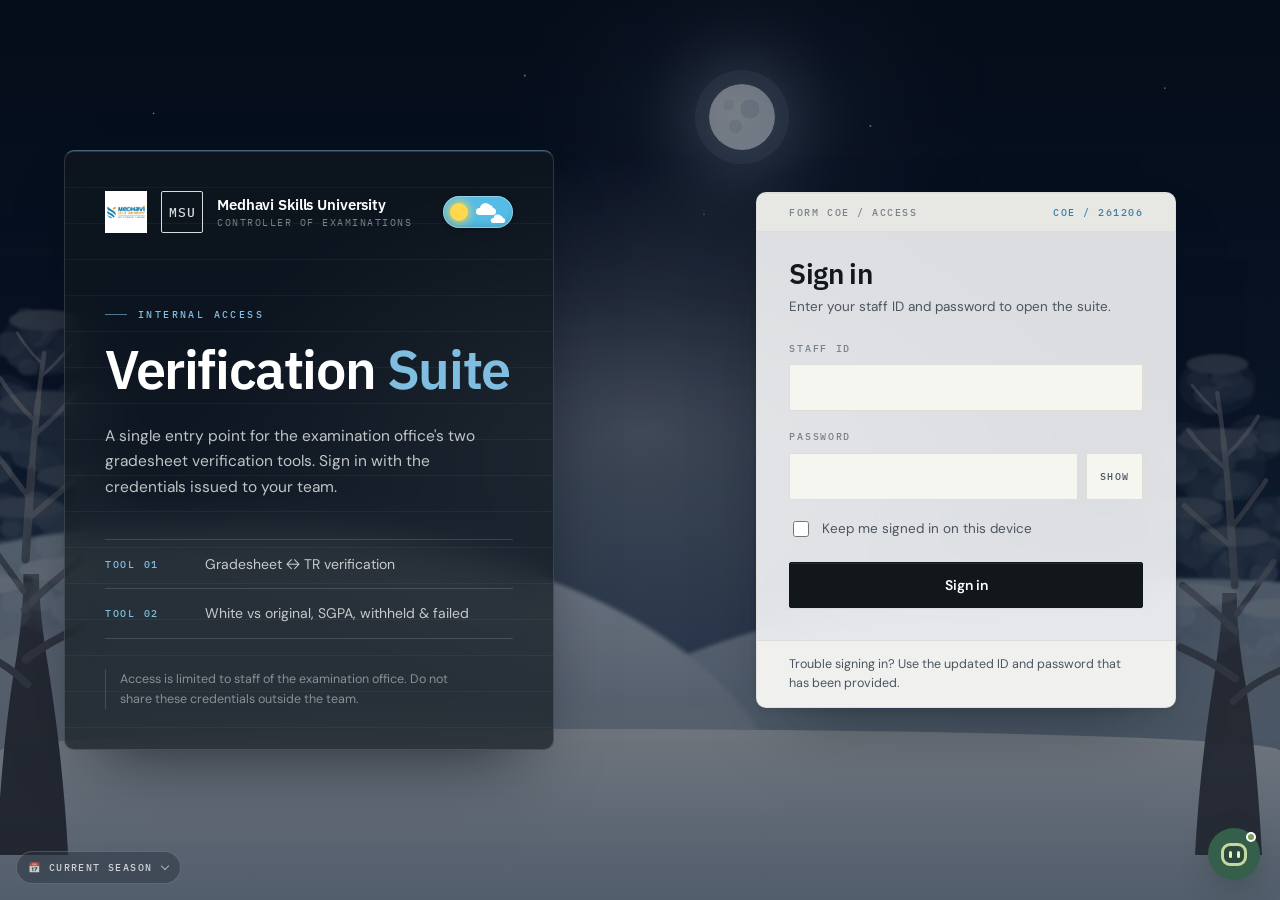
==== commit 9d6aacdc: "Update index.html" ====
--- a/index.html
+++ b/index.html
@@ -31,7 +31,7 @@
 <!-- seasonal background layer (add-on, loads after style.css so it can tint the accent) -->
 <link rel="stylesheet" href="season.css">
 </head>
-<script src="mirage-chat-widget.js" defer></script>
+<script src="mirage-companion-widget.js" defer></script>
 <body class="is-booting">
 
 <!-- ============================================================
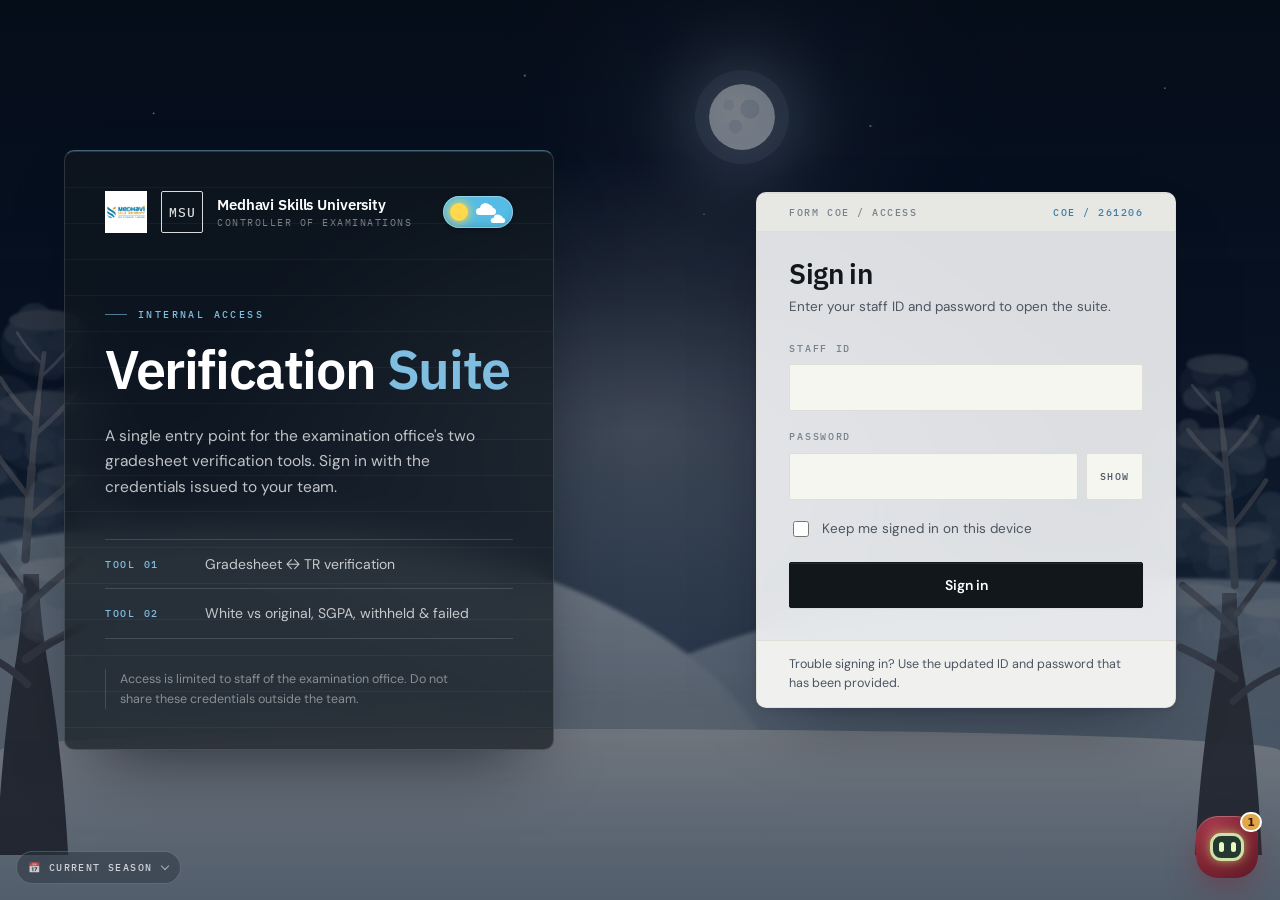
==== commit ad46ac17: "Add files via upload" ====
--- a/index.html
+++ b/index.html
@@ -507,7 +507,22 @@
       </span>
     </div>
 
-    <div class="signin-load__scene">
+    <div class="signin-load__scene" id="signinScene">
+
+      <!-- LANDSCAPE — every layer scrolls at its own speed (parallax), driven from
+           script.js. The sun is the only layer that never moves. -->
+      <div class="signin-load__world" aria-hidden="true">
+        <div class="signin-load__sky"></div>
+        <div class="signin-load__sun"></div>
+        <div class="signin-load__layer signin-load__clouds"    data-parallax="0.06" data-tile="720" data-drift="14"></div>
+        <div class="signin-load__layer signin-load__mountains" data-parallax="0.12" data-tile="520"></div>
+        <div class="signin-load__layer signin-load__hills"     data-parallax="0.30" data-tile="420"></div>
+        <div class="signin-load__layer signin-load__treesBack" data-parallax="0.62" data-tile="300"></div>
+        <div class="signin-load__street">
+          <div class="signin-load__layer signin-load__lane"    data-parallax="1"    data-tile="64"></div>
+        </div>
+        <div class="signin-load__layer signin-load__verge"     data-parallax="1.35" data-tile="380"></div>
+      </div>
 
       <!-- the confirmation that appears in the space the truck leaves behind -->
       <div class="signin-load__seal" id="signinSeal" aria-hidden="true">
@@ -575,10 +590,11 @@
           </svg>
         </div>
       </div>
-
-      <div class="signin-load__road">
-        <span class="signin-load__roadFill" id="signinRoadFill"></span>
-      </div>
+    </div>
+
+    <!-- progress bar (was the thin "road" line; id kept for script.js) -->
+    <div class="signin-load__road">
+      <span class="signin-load__roadFill" id="signinRoadFill"></span>
     </div>
 
     <p class="signin-load__text" id="signinText">Opening the verification suite</p>
--- a/style.css
+++ b/style.css
@@ -1844,7 +1844,7 @@
 .signin-load.is-out{ opacity:0; }
 
 .signin-load__stage{
-  width:min(560px, 88vw);
+  width:min(680px, 92vw);
   display:flex;
   flex-direction:column;
   align-items:center;
@@ -1899,18 +1899,75 @@
   color:var(--on-slab-faint);
 }
 
-/* --- scene: track + road + confirmation --- */
+/* --- scene: a little landscape the truck drives through --- */
 .signin-load__scene{
   position:relative;
   width:100%;
-  height:118px;
-}
-
+  height:240px;
+  border-radius:14px;
+  overflow:hidden;
+  border:1px solid rgba(255,255,255,.10);
+  box-shadow:0 18px 40px -18px rgba(0,0,0,.6);
+  isolation:isolate;
+}
+
+.signin-load__world{ position:absolute; inset:0; z-index:0; }
+
+.signin-load__sky{
+  position:absolute; inset:0;
+  background:linear-gradient(180deg, #74BDE7 0%, #A9D8F0 48%, #EDEBCF 78%, #9CC77C 78.2%);
+}
+
+/* the sun never moves — it is the one fixed layer */
+.signin-load__sun{
+  position:absolute;
+  top:24px;
+  right:14%;
+  width:46px; height:46px;
+  border-radius:50%;
+  background:radial-gradient(circle at 40% 40%, #FFF8C9 0%, #FFE27A 45%, #FFC83D 100%);
+  box-shadow:0 0 0 10px rgba(255,226,122,.22), 0 0 44px 18px rgba(255,214,90,.45);
+}
+
+/* every scrolling layer: a horizontally repeating strip; script.js moves
+   background-position-x at a different speed per layer (parallax) */
+.signin-load__layer{
+  position:absolute;
+  left:0; right:0;
+  background-repeat:repeat-x;
+  background-size:auto 100%;
+  background-position:0 0;
+  will-change:background-position;
+}
+.signin-load__clouds   { top:12px;    height:60px;  background-image:url("data:image/svg+xml,%3Csvg xmlns=%22http://www.w3.org/2000/svg%22 viewBox=%220 0 720 60%22 width=%22720%22 height=%2260%22%3E%3Cg fill=%22%23fff%22%3E %3Cg opacity=%22.92%22%3E%3Cellipse cx=%2290%22 cy=%2234%22 rx=%2234%22 ry=%2213%22/%3E%3Cellipse cx=%22114%22 cy=%2226%22 rx=%2222%22 ry=%2215%22/%3E%3Cellipse cx=%2270%22 cy=%2230%22 rx=%2218%22 ry=%2211%22/%3E%3C/g%3E %3Cg opacity=%22.75%22%3E%3Cellipse cx=%22340%22 cy=%2220%22 rx=%2226%22 ry=%229%22/%3E%3Cellipse cx=%22358%22 cy=%2214%22 rx=%2215%22 ry=%2210%22/%3E%3Cellipse cx=%22324%22 cy=%2217%22 rx=%2212%22 ry=%227%22/%3E%3C/g%3E %3Cg opacity=%22.88%22%3E%3Cellipse cx=%22560%22 cy=%2238%22 rx=%2240%22 ry=%2212%22/%3E%3Cellipse cx=%22584%22 cy=%2229%22 rx=%2224%22 ry=%2215%22/%3E%3Cellipse cx=%22540%22 cy=%2232%22 rx=%2220%22 ry=%2211%22/%3E%3C/g%3E%3C/g%3E%3C/svg%3E"); }
+.signin-load__mountains{ bottom:92px; height:110px; background-image:url("data:image/svg+xml,%3Csvg xmlns=%22http://www.w3.org/2000/svg%22 viewBox=%220 0 520 110%22 width=%22520%22 height=%22110%22%3E %3Cpath fill=%22%23B4C6D8%22 d=%22M0 110V64L40 44 90 58 140 30 200 54 250 40 300 60 360 22 420 52 470 38 520 64V110Z%22/%3E %3Cpath fill=%22%2393ABC4%22 d=%22M0 110V78L60 50 110 70 170 22 230 64 290 42 350 74 410 30 470 66 520 78V110Z%22/%3E %3Cpath fill=%22%23fff%22 opacity=%22.9%22 d=%22M158 32 170 22 182 31 176 35 170 30 163 36Z%22/%3E %3Cpath fill=%22%23fff%22 opacity=%22.9%22 d=%22M399 39 410 30 421 38 415 42 410 37 404 43Z%22/%3E %3C/svg%3E"); }
+.signin-load__hills    { bottom:72px; height:90px;  background-image:url("data:image/svg+xml,%3Csvg xmlns=%22http://www.w3.org/2000/svg%22 viewBox=%220 0 420 90%22 width=%22420%22 height=%2290%22%3E %3Cpath fill=%22%239CC77C%22 d=%22M0 90V46C70 16 140 18 210 42S350 30 420 46V90Z%22/%3E %3Cpath fill=%22%2386B86A%22 d=%22M0 90V66C60 48 120 52 180 64S320 50 420 66V90Z%22/%3E %3C/svg%3E"); }
+.signin-load__treesBack{ bottom:74px; height:80px;  background-image:url("data:image/svg+xml,%3Csvg xmlns=%22http://www.w3.org/2000/svg%22 viewBox=%220 0 300 80%22 width=%22300%22 height=%2280%22%3E%3Crect y=%2270%22 width=%22300%22 height=%2210%22 fill=%22%236FA75A%22/%3E%3Crect x=%2225.5%22 y=%2266%22 width=%225%22 height=%2214%22 fill=%22%236B4A2F%22/%3E%3Cpath fill=%22%232F6B3F%22 d=%22M28 16L42 47.9H14Z%22/%3E%3Cpath fill=%22%233B7D4B%22 d=%22M28 33.400000000000006L45 70H11Z%22/%3E%3Crect x=%2285%22 y=%2258%22 width=%226%22 height=%2220%22 fill=%22%236B4A2F%22/%3E%3Ccircle cx=%2288%22 cy=%2247.8%22 r=%2217%22 fill=%22%234C974D%22/%3E%3Ccircle cx=%2282.9%22 cy=%2244.4%22 r=%229.350000000000001%22 fill=%22%2363AE5B%22/%3E%3Crect x=%22143.5%22 y=%2266%22 width=%225%22 height=%2214%22 fill=%22%236B4A2F%22/%3E%3Cpath fill=%22%232F6B3F%22 d=%22M146 30L160 54.2H132Z%22/%3E%3Cpath fill=%22%233B7D4B%22 d=%22M146 43.2L163 70H129Z%22/%3E%3Crect x=%22201%22 y=%2258%22 width=%226%22 height=%2220%22 fill=%22%236B4A2F%22/%3E%3Ccircle cx=%22204%22 cy=%2249.6%22 r=%2214%22 fill=%22%234C974D%22/%3E%3Ccircle cx=%22199.8%22 cy=%2246.8%22 r=%227.700000000000001%22 fill=%22%2363AE5B%22/%3E%3Crect x=%22259.5%22 y=%2266%22 width=%225%22 height=%2214%22 fill=%22%236B4A2F%22/%3E%3Cpath fill=%22%232A6139%22 d=%22M262 12L276 46.099999999999994H248Z%22/%3E%3Cpath fill=%22%2337774A%22 d=%22M262 30.6L279 70H245Z%22/%3E%3C/svg%3E"); }
+
+/* the road itself */
+.signin-load__street{
+  position:absolute;
+  left:0; right:0;
+  bottom:26px;
+  height:50px;
+  background:linear-gradient(180deg, #4A515A 0%, #3C434B 100%);
+  border-top:3px solid #D5DBE1;
+  border-bottom:3px solid #C3CAD1;
+}
+.signin-load__lane{
+  top:50%;
+  height:3px;
+  margin-top:-1.5px;
+  background-image:linear-gradient(90deg, #F3D46A 0 30px, transparent 30px 64px);
+  background-size:64px 100%;
+}
+.signin-load__verge{ bottom:0; height:36px; background-image:url("data:image/svg+xml,%3Csvg xmlns=%22http://www.w3.org/2000/svg%22 viewBox=%220 0 380 36%22 width=%22380%22 height=%2236%22%3E%3Crect y=%2210%22 width=%22380%22 height=%2226%22 fill=%22%235C9A48%22/%3E%3Cg fill=%22%233F7F3A%22%3E%3Ccircle cx=%2240%22 cy=%2212%22 r=%2210%22/%3E%3Ccircle cx=%2256%22 cy=%2214%22 r=%228%22/%3E%3Ccircle cx=%22210%22 cy=%2213%22 r=%229%22/%3E%3Ccircle cx=%22226%22 cy=%2211%22 r=%2211%22/%3E%3Ccircle cx=%22242%22 cy=%2215%22 r=%227%22/%3E%3C/g%3E%3Cg fill=%22%234F9443%22%3E%3Ccircle cx=%2246%22 cy=%229%22 r=%226%22/%3E%3Ccircle cx=%22224%22 cy=%228%22 r=%226%22/%3E%3C/g%3E%3Cg fill=%22%23F6E27A%22%3E%3Ccircle cx=%22120%22 cy=%2220%22 r=%222%22/%3E%3Ccircle cx=%22300%22 cy=%2224%22 r=%222%22/%3E%3Ccircle cx=%22330%22 cy=%2218%22 r=%221.6%22/%3E%3C/g%3E%3Cg stroke=%22%234A873E%22 stroke-width=%221.4%22 stroke-linecap=%22round%22%3E%3Cpath d=%22M130 10v-5M134 10l2-5M126 10l-2-4M310 10v-5M314 10l2-4M306 10l-2-4%22/%3E%3C/g%3E%3C/svg%3E"); }
+
+/* the truck sits on the road, in front of the landscape */
 .signin-load__track{
   position:absolute;
-  top:0; left:0;
-  width:100%;
-  height:90px;
+  inset:0;
+  z-index:2;
   overflow:visible;
 }
 
@@ -1918,30 +1975,30 @@
    travel with the body and can never drift out of place */
 .signin-load__truck{
   position:absolute;
-  left:-90px;
-  top:8px;
-  width:90px;
-  height:48px;
+  left:-120px;
+  top:150px;
+  width:120px;
+  height:64px;
   transform:translateX(0);
   transform-origin:0 0;
   will-change:transform;
 }
-.signin-load__truck svg{ display:block; }
+.signin-load__truck svg{ display:block; width:120px; height:64px; }
 
 .signin-load__exhaust{
   position:absolute;
   left:6px;
-  top:4px;
-  width:7px;
-  height:7px;
+  top:6px;
+  width:8px;
+  height:8px;
   border-radius:50%;
-  background:rgba(160,178,197,.55);
+  background:rgba(235,240,245,.75);
   opacity:0;
 }
 .signin-load.is-on .signin-load__exhaust{ animation:signinPuff .7s ease-out infinite; }
 @keyframes signinPuff{
-  0%{ opacity:.5; transform:translate(0,0) scale(.6); }
-  100%{ opacity:0; transform:translate(-14px,-10px) scale(1.6); }
+  0%{ opacity:.6; transform:translate(0,0) scale(.6); }
+  100%{ opacity:0; transform:translate(-18px,-12px) scale(1.8); }
 }
 
 /* the tire circles themselves are never transformed; only the hub group is */
@@ -1952,11 +2009,12 @@
   will-change:transform;
 }
 
+/* progress bar under the scene (keeps the old "road" class and fill id) */
 .signin-load__road{
-  position:absolute;
-  left:0; right:0;
-  bottom:22px;
+  position:relative;
+  width:100%;
   height:3px;
+  margin-top:18px;
   border-radius:2px;
   background:rgba(255,255,255,.12);
   overflow:hidden;
@@ -1969,20 +2027,27 @@
   background:linear-gradient(90deg, var(--seal), var(--slab-accent));
 }
 
-/* confirmation shown in the space the truck has left behind */
+/* confirmation shown in the sky once the truck has driven off */
 .signin-load__seal{
   position:absolute;
-  left:0;
-  top:14px;
+  z-index:3;
+  left:50%;
+  top:78px;
   display:flex;
   align-items:center;
   gap:12px;
+  padding:10px 18px 10px 12px;
+  border-radius:999px;
+  background:rgba(11,26,43,.78);
+  -webkit-backdrop-filter:blur(6px);
+  backdrop-filter:blur(6px);
+  box-shadow:0 10px 26px -10px rgba(0,0,0,.55);
   opacity:0;
-  transform:translateY(6px);
+  transform:translate(-50%, 6px);
   transition:opacity .4s var(--ease), transform .4s var(--ease);
   pointer-events:none;
 }
-.signin-load__seal.is-on{ opacity:1; transform:translateY(0); }
+.signin-load__seal.is-on{ opacity:1; transform:translate(-50%, 0); }
 .signin-load__sealSigil{
   display:block;
   width:34px; height:34px;
@@ -2036,9 +2101,17 @@
 }
 
 @media (max-width:640px){
-  .signin-load__scene{ height:104px; }
-  .signin-load__truck{ width:74px; height:39px; left:-74px; top:14px; }
-  .signin-load__truck svg{ width:74px; height:39px; }
+  .signin-load__scene{ height:190px; }
+  .signin-load__clouds{ height:46px; }
+  .signin-load__mountains{ bottom:74px; height:84px; }
+  .signin-load__hills{ bottom:58px; height:70px; }
+  .signin-load__treesBack{ bottom:60px; height:62px; }
+  .signin-load__street{ bottom:20px; height:40px; }
+  .signin-load__verge{ height:28px; }
+  .signin-load__sun{ width:36px; height:36px; top:18px; }
+  .signin-load__seal{ top:58px; }
+  .signin-load__truck{ width:90px; height:48px; left:-90px; top:121px; }
+  .signin-load__truck svg{ width:90px; height:48px; }
   .signin-load__sealWord{ font-size:13px; letter-spacing:.12em; }
   .signin-load__sealSigil{ width:28px; height:28px; }
   .signin-load__brand{ margin-bottom:30px; }
@@ -2046,6 +2119,7 @@
 
 @media (prefers-reduced-motion:reduce){
   .signin-load__truck,
+  .signin-load__layer,
   .signin-load__roadFill,
   .signin-load__wheelSpin,
   .signin-load__exhaust{
